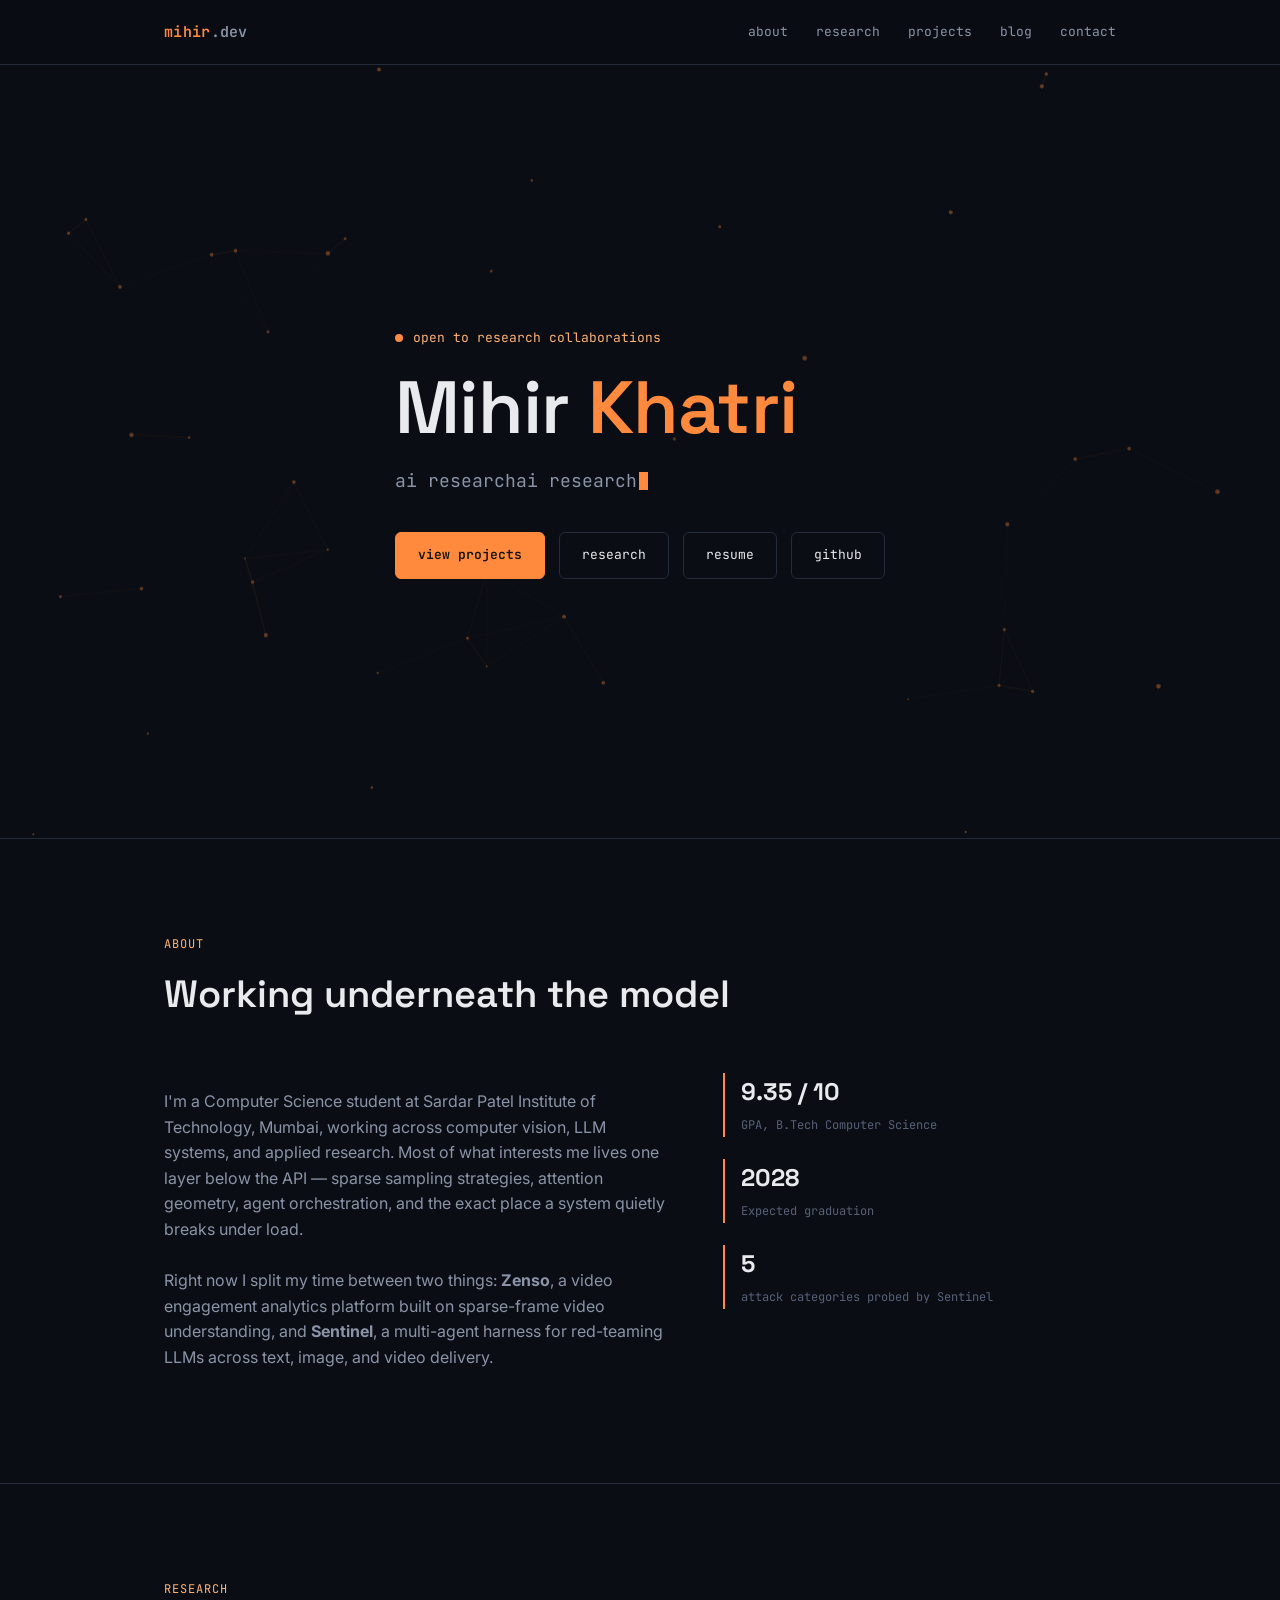
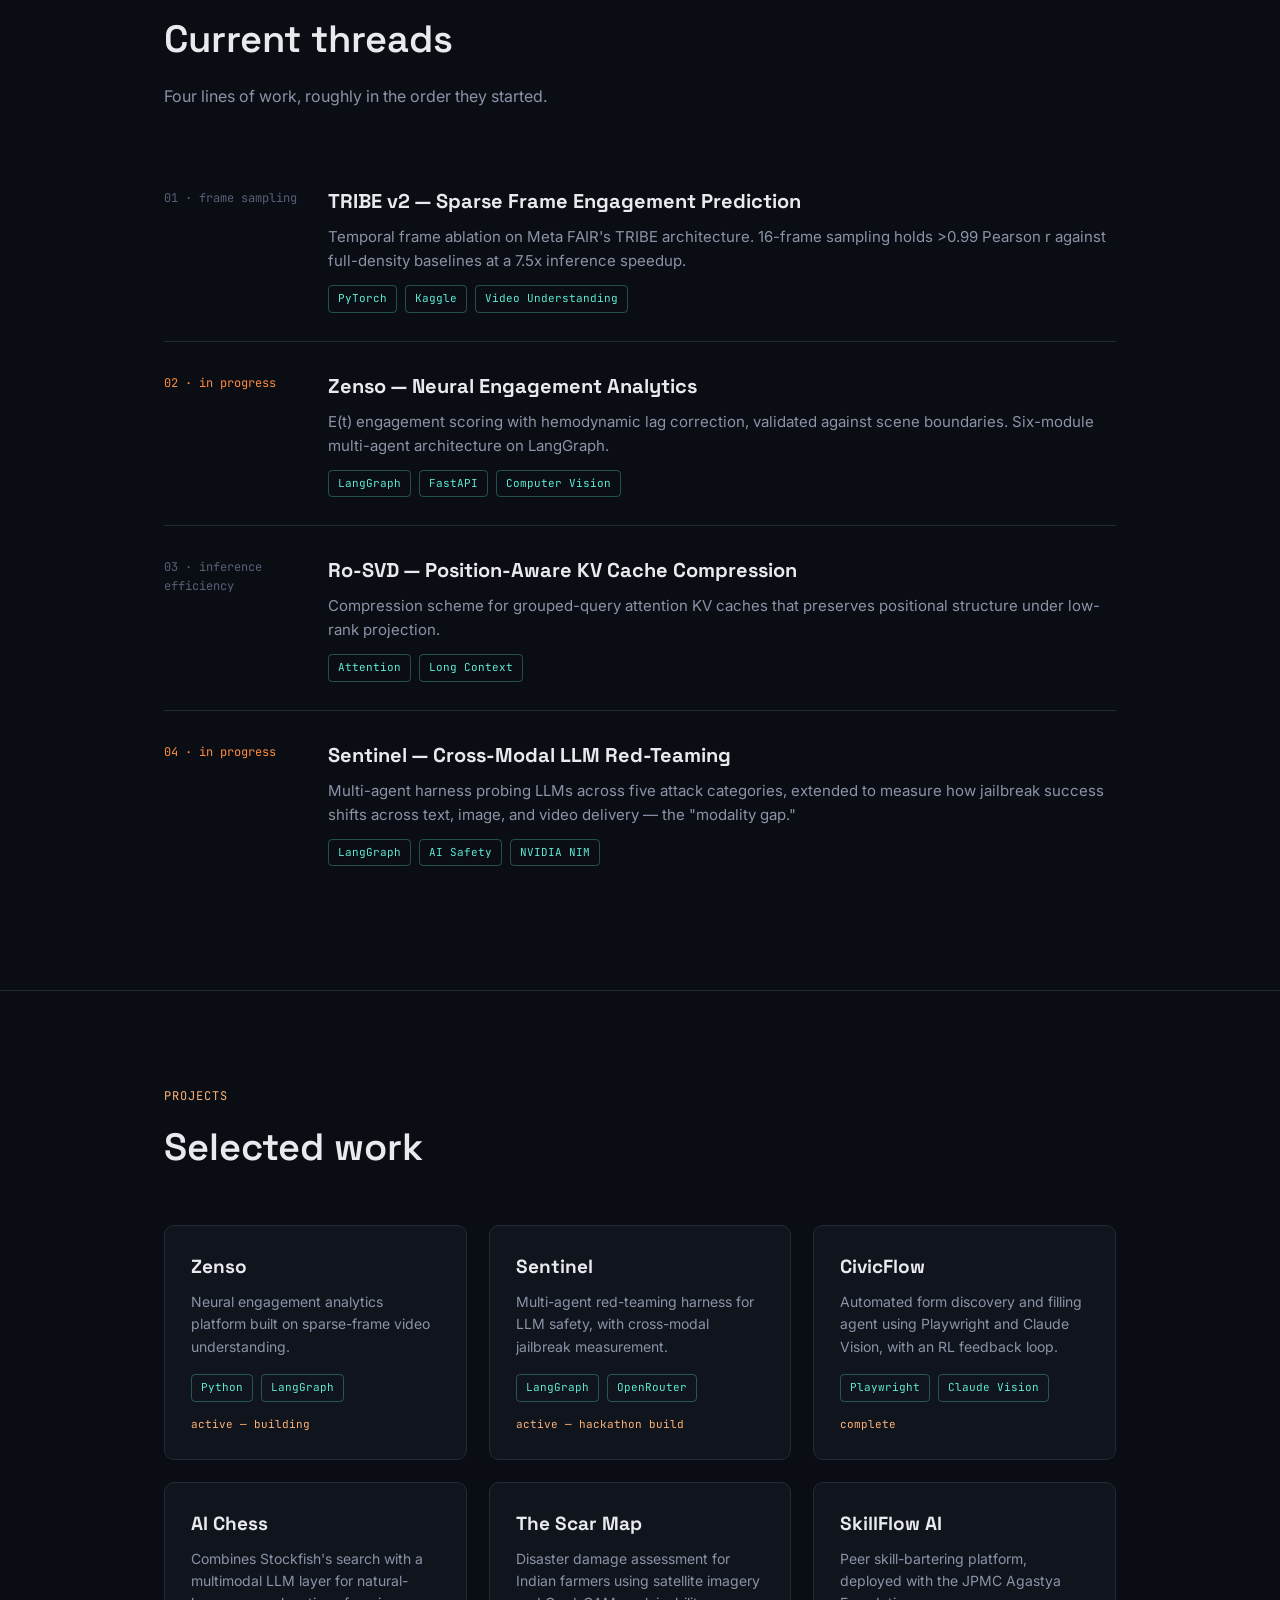
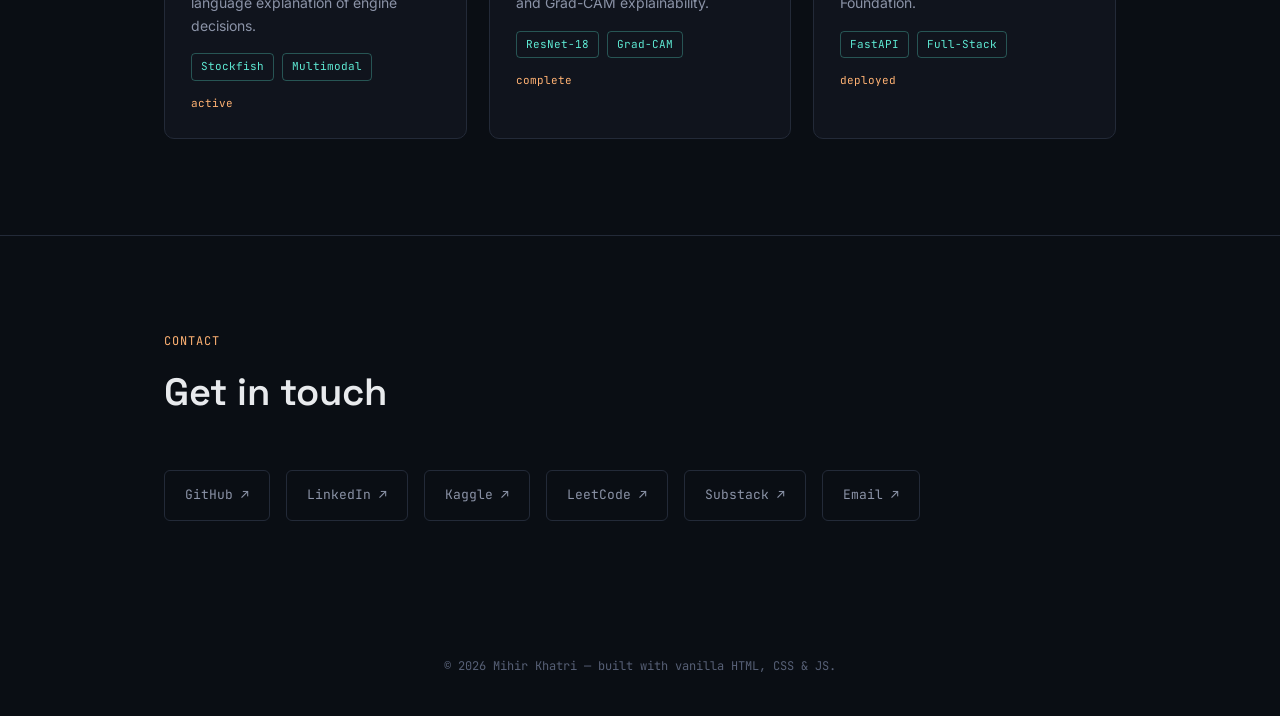
==== index.html @ 3ab2f46b "Add files via upload" ====
<!DOCTYPE html>
<html lang="en">
<head>
<meta charset="UTF-8" />
<meta name="viewport" content="width=device-width, initial-scale=1.0" />
<title>Mihir Khatri — AI Research &amp; Systems Engineering</title>
<meta name="description" content="Mihir Khatri — Computer Science student and researcher working across computer vision, LLM systems, and applied ML. Building Zenso and Sentinel." />

<link rel="icon" type="image/svg+xml" href="../assets/favicon.svg" />
<meta property="og:title" content="Mihir Khatri — AI Research & Systems Engineering" />
<meta property="og:description" content="Computer vision, LLM systems, and applied ML research. Building Zenso and Sentinel." />
<meta property="og:image" content="../assets/banner.svg" />
<meta property="og:type" content="website" />
<meta name="twitter:card" content="summary_large_image" />

<link rel="preconnect" href="https://fonts.googleapis.com">
<link rel="preconnect" href="https://fonts.gstatic.com" crossorigin>
<link href="https://fonts.googleapis.com/css2?family=Space+Grotesk:wght@500;600;700&family=Inter:wght@400;500&family=JetBrains+Mono:wght@400;500;600&display=swap" rel="stylesheet">
<link rel="stylesheet" href="style.css" />
</head>
<body>

<nav class="nav">
  <div class="wrap">
    <a href="#top" class="nav-mark">mihir<span style="color:var(--text-dim)">.dev</span></a>
    <div class="nav-links">
      <a href="#about">about</a>
      <a href="#research">research</a>
      <a href="#projects">projects</a>
      <a href="https://arty1710.substack.com" target="_blank" rel="noopener">blog</a>
      <a href="#contact">contact</a>
    </div>
  </div>
</nav>

<header id="top" class="hero">
  <canvas id="network-bg" aria-hidden="true"></canvas>
  <div class="wrap hero-content">
    <div class="eyebrow">open to research collaborations</div>
    <h1 class="hero-title">Mihir <span>Khatri</span></h1>
    <p class="hero-role" id="role-text">ai research<span class="cursor" aria-hidden="true"></span></p>
    <div class="hero-cta">
      <a class="btn btn-solid" href="#projects">view projects</a>
      <a class="btn" href="#research">research</a>
      <a class="btn" href="resume.pdf">resume</a>
      <a class="btn" href="https://github.com/Artyfowl1710" target="_blank" rel="noopener">github</a>
    </div>
  </div>
</header>

<section id="about">
  <div class="wrap">
    <div class="section-head">
      <div class="section-tag">About</div>
      <h2 class="section-title">Working underneath the model</h2>
    </div>
    <div class="about-grid">
      <p>
        I'm a Computer Science student at Sardar Patel Institute of Technology, Mumbai, working across
        computer vision, LLM systems, and applied research. Most of what interests me lives one layer
        below the API — sparse sampling strategies, attention geometry, agent orchestration, and the
        exact place a system quietly breaks under load.
        <br/><br/>
        Right now I split my time between two things: <strong>Zenso</strong>, a video engagement
        analytics platform built on sparse-frame video understanding, and <strong>Sentinel</strong>,
        a multi-agent harness for red-teaming LLMs across text, image, and video delivery.
      </p>
      <div class="stat-list">
        <div class="stat"><b>9.35 / 10</b><span>GPA, B.Tech Computer Science</span></div>
        <div class="stat"><b>2028</b><span>Expected graduation</span></div>
        <div class="stat"><b>5</b><span>attack categories probed by Sentinel</span></div>
      </div>
    </div>
  </div>
</section>

<section id="research">
  <div class="wrap">
    <div class="section-head">
      <div class="section-tag">Research</div>
      <h2 class="section-title">Current threads</h2>
      <p class="section-sub">Four lines of work, roughly in the order they started.</p>
    </div>
    <div class="timeline">
      <div class="tl-item">
        <div class="tl-marker">01 · frame sampling</div>
        <div class="tl-body">
          <h3>TRIBE v2 — Sparse Frame Engagement Prediction</h3>
          <p>Temporal frame ablation on Meta FAIR's TRIBE architecture. 16-frame sampling holds &gt;0.99 Pearson r against full-density baselines at a 7.5x inference speedup.</p>
          <div class="tags"><span class="tag">PyTorch</span><span class="tag">Kaggle</span><span class="tag">Video Understanding</span></div>
        </div>
      </div>
      <div class="tl-item">
        <div class="tl-marker active">02 · in progress</div>
        <div class="tl-body">
          <h3>Zenso — Neural Engagement Analytics</h3>
          <p>E(t) engagement scoring with hemodynamic lag correction, validated against scene boundaries. Six-module multi-agent architecture on LangGraph.</p>
          <div class="tags"><span class="tag">LangGraph</span><span class="tag">FastAPI</span><span class="tag">Computer Vision</span></div>
        </div>
      </div>
      <div class="tl-item">
        <div class="tl-marker">03 · inference efficiency</div>
        <div class="tl-body">
          <h3>Ro-SVD — Position-Aware KV Cache Compression</h3>
          <p>Compression scheme for grouped-query attention KV caches that preserves positional structure under low-rank projection.</p>
          <div class="tags"><span class="tag">Attention</span><span class="tag">Long Context</span></div>
        </div>
      </div>
      <div class="tl-item">
        <div class="tl-marker active">04 · in progress</div>
        <div class="tl-body">
          <h3>Sentinel — Cross-Modal LLM Red-Teaming</h3>
          <p>Multi-agent harness probing LLMs across five attack categories, extended to measure how jailbreak success shifts across text, image, and video delivery — the "modality gap."</p>
          <div class="tags"><span class="tag">LangGraph</span><span class="tag">AI Safety</span><span class="tag">NVIDIA NIM</span></div>
        </div>
      </div>
    </div>
  </div>
</section>

<section id="projects">
  <div class="wrap">
    <div class="section-head">
      <div class="section-tag">Projects</div>
      <h2 class="section-title">Selected work</h2>
    </div>
    <div class="grid-projects">
      <div class="card">
        <h3>Zenso</h3>
        <p>Neural engagement analytics platform built on sparse-frame video understanding.</p>
        <div class="tags"><span class="tag">Python</span><span class="tag">LangGraph</span></div>
        <div class="status">active — building</div>
      </div>
      <div class="card">
        <h3>Sentinel</h3>
        <p>Multi-agent red-teaming harness for LLM safety, with cross-modal jailbreak measurement.</p>
        <div class="tags"><span class="tag">LangGraph</span><span class="tag">OpenRouter</span></div>
        <div class="status">active — hackathon build</div>
      </div>
      <div class="card">
        <h3>CivicFlow</h3>
        <p>Automated form discovery and filling agent using Playwright and Claude Vision, with an RL feedback loop.</p>
        <div class="tags"><span class="tag">Playwright</span><span class="tag">Claude Vision</span></div>
        <div class="status">complete</div>
      </div>
      <div class="card">
        <h3>AI Chess</h3>
        <p>Combines Stockfish's search with a multimodal LLM layer for natural-language explanation of engine decisions.</p>
        <div class="tags"><span class="tag">Stockfish</span><span class="tag">Multimodal</span></div>
        <div class="status">active</div>
      </div>
      <div class="card">
        <h3>The Scar Map</h3>
        <p>Disaster damage assessment for Indian farmers using satellite imagery and Grad-CAM explainability.</p>
        <div class="tags"><span class="tag">ResNet-18</span><span class="tag">Grad-CAM</span></div>
        <div class="status">complete</div>
      </div>
      <div class="card">
        <h3>SkillFlow AI</h3>
        <p>Peer skill-bartering platform, deployed with the JPMC Agastya Foundation.</p>
        <div class="tags"><span class="tag">FastAPI</span><span class="tag">Full-Stack</span></div>
        <div class="status">deployed</div>
      </div>
    </div>
  </div>
</section>

<section id="contact">
  <div class="wrap">
    <div class="section-head">
      <div class="section-tag">Contact</div>
      <h2 class="section-title">Get in touch</h2>
    </div>
    <div class="contact-grid">
      <a class="contact-link" href="https://github.com/Artyfowl1710" target="_blank" rel="noopener">GitHub ↗</a>
      <a class="contact-link" href="https://www.linkedin.com/in/mihir-khatri-bbb57a37a/" target="_blank" rel="noopener">LinkedIn ↗</a>
      <a class="contact-link" href="https://www.kaggle.com/mihirkhatri1710" target="_blank" rel="noopener">Kaggle ↗</a>
      <a class="contact-link" href="https://leetcode.com/u/fowl1710/" target="_blank" rel="noopener">LeetCode ↗</a>
      <a class="contact-link" href="https://substack.com/@arty1710" target="_blank" rel="noopener">Substack ↗</a>
      <a class="contact-link" href="mailto:khatrimihir672@gmail.com">Email ↗</a>
    </div>
  </div>
</section>

<footer>
  © <span id="year"></span> Mihir Khatri — built with vanilla HTML, CSS &amp; JS.
</footer>

<script src="script.js"></script>
</body>
</html>
---- style.css ----
/* ============================================================
   Tokens
   ============================================================ */
:root {
  --bg: #0A0E14;
  --surface: #10141D;
  --surface-2: #161B26;
  --border: #232A38;
  --text: #E8EAED;
  --text-dim: #8B93A7;
  --text-faint: #576076;
  --amber: #FF8A3D;
  --amber-soft: #FFB273;
  --teal: #5EEAD4;

  --display: 'Space Grotesk', 'Segoe UI', sans-serif;
  --body: 'Inter', 'Segoe UI', sans-serif;
  --mono: 'JetBrains Mono', 'Courier New', monospace;

  --max-w: 1080px;
  --edge: clamp(20px, 5vw, 64px);
}

* { box-sizing: border-box; }
html { scroll-behavior: smooth; }

@media (prefers-reduced-motion: reduce) {
  html { scroll-behavior: auto; }
  *, *::before, *::after { animation-duration: 0.001ms !important; animation-iteration-count: 1 !important; transition-duration: 0.001ms !important; }
}

body {
  margin: 0;
  background: var(--bg);
  color: var(--text);
  font-family: var(--body);
  line-height: 1.6;
  -webkit-font-smoothing: antialiased;
}

a { color: inherit; text-decoration: none; }
:focus-visible {
  outline: 2px solid var(--amber);
  outline-offset: 3px;
  border-radius: 2px;
}

.wrap { max-width: var(--max-w); margin: 0 auto; padding: 0 var(--edge); }

/* ============================================================
   Nav
   ============================================================ */
.nav {
  position: sticky; top: 0; z-index: 40;
  background: rgba(10, 14, 20, 0.72);
  backdrop-filter: blur(10px);
  border-bottom: 1px solid var(--border);
}
.nav .wrap { display: flex; align-items: center; justify-content: space-between; height: 64px; }
.nav-mark { font-family: var(--mono); font-size: 15px; color: var(--amber); font-weight: 600; letter-spacing: 0.02em; }
.nav-links { display: flex; gap: 28px; font-family: var(--mono); font-size: 13px; }
.nav-links a { color: var(--text-dim); transition: color 0.2s ease; }
.nav-links a:hover { color: var(--amber-soft); }
.nav-toggle { display: none; }

@media (max-width: 640px) {
  .nav-links { display: none; }
}

/* ============================================================
   Hero
   ============================================================ */
.hero {
  position: relative;
  min-height: 86vh;
  display: flex;
  align-items: center;
  overflow: hidden;
  border-bottom: 1px solid var(--border);
}
#network-bg {
  position: absolute; inset: 0;
  width: 100%; height: 100%;
  z-index: 0;
  opacity: 0.65;
}
.hero-content { position: relative; z-index: 1; }

.eyebrow {
  font-family: var(--mono);
  font-size: 13px;
  color: var(--amber-soft);
  display: inline-flex;
  align-items: center;
  gap: 10px;
  margin-bottom: 22px;
}
.eyebrow::before {
  content: "";
  width: 8px; height: 8px;
  background: var(--amber);
  border-radius: 50%;
  display: inline-block;
  animation: pulse 2.2s ease-in-out infinite;
}
@keyframes pulse {
  0%, 100% { opacity: 1; box-shadow: 0 0 0 0 rgba(255,138,61,0.4); }
  50% { opacity: 0.5; box-shadow: 0 0 0 6px rgba(255,138,61,0); }
}

h1.hero-title {
  font-family: var(--display);
  font-weight: 600;
  font-size: clamp(40px, 7vw, 74px);
  line-height: 1.04;
  margin: 0 0 20px;
  letter-spacing: -0.01em;
}
h1.hero-title span { color: var(--amber); }

.hero-role {
  font-family: var(--mono);
  font-size: clamp(15px, 2vw, 18px);
  color: var(--text-dim);
  max-width: 560px;
  margin: 0 0 36px;
}
.hero-role .cursor {
  display: inline-block;
  width: 9px; height: 18px;
  background: var(--amber);
  margin-left: 2px;
  vertical-align: -3px;
  animation: blink 1.05s step-end infinite;
}
@keyframes blink { 50% { opacity: 0; } }

.hero-cta { display: flex; gap: 14px; flex-wrap: wrap; }
.btn {
  font-family: var(--mono);
  font-size: 13px;
  padding: 12px 22px;
  border-radius: 6px;
  border: 1px solid var(--border);
  transition: border-color 0.2s ease, transform 0.2s ease, background 0.2s ease;
}
.btn:hover { transform: translateY(-1px); border-color: var(--amber); }
.btn-solid { background: var(--amber); color: #14100A; border-color: var(--amber); font-weight: 600; }
.btn-solid:hover { background: var(--amber-soft); }

/* ============================================================
   Sections
   ============================================================ */
section { padding: 96px 0; border-bottom: 1px solid var(--border); }
section:last-of-type { border-bottom: none; }

.section-head { margin-bottom: 48px; }
.section-tag { font-family: var(--mono); font-size: 12px; color: var(--amber-soft); letter-spacing: 0.08em; text-transform: uppercase; }
.section-title { font-family: var(--display); font-size: clamp(28px, 4vw, 38px); margin: 10px 0 0; font-weight: 600; }
.section-sub { color: var(--text-dim); max-width: 620px; margin-top: 14px; }

/* About */
.about-grid { display: grid; grid-template-columns: 1.3fr 1fr; gap: 48px; }
.about-grid p { color: var(--text-dim); font-size: 16px; }
.stat-list { display: flex; flex-direction: column; gap: 22px; }
.stat { border-left: 2px solid var(--amber); padding-left: 16px; }
.stat b { display: block; font-family: var(--display); font-size: 24px; color: var(--text); }
.stat span { font-family: var(--mono); font-size: 12px; color: var(--text-faint); }

@media (max-width: 780px) {
  .about-grid { grid-template-columns: 1fr; }
}

/* Research timeline */
.timeline { display: flex; flex-direction: column; gap: 0; }
.tl-item {
  display: grid; grid-template-columns: 140px 1fr; gap: 24px;
  padding: 28px 0; border-top: 1px solid var(--border);
}
.tl-item:first-child { border-top: none; }
.tl-marker { font-family: var(--mono); font-size: 12px; color: var(--text-faint); padding-top: 4px; }
.tl-marker.active { color: var(--amber); }
.tl-body h3 { font-family: var(--display); margin: 0 0 8px; font-size: 20px; }
.tl-body p { margin: 0 0 12px; color: var(--text-dim); font-size: 15px; }
.tags { display: flex; flex-wrap: wrap; gap: 8px; }
.tag { font-family: var(--mono); font-size: 11px; color: var(--teal); border: 1px solid rgba(94,234,212,0.3); padding: 4px 9px; border-radius: 4px; }

/* Projects */
.grid-projects { display: grid; grid-template-columns: repeat(3, 1fr); gap: 22px; }
.card {
  background: var(--surface);
  border: 1px solid var(--border);
  border-radius: 10px;
  padding: 26px;
  transition: border-color 0.25s ease, transform 0.25s ease;
}
.card:hover { border-color: var(--amber); transform: translateY(-3px); }
.card h3 { font-family: var(--display); margin: 0 0 8px; font-size: 19px; }
.card p { color: var(--text-dim); font-size: 14px; margin: 0 0 16px; }
.card .status { font-family: var(--mono); font-size: 11px; color: var(--amber-soft); }
.card .tags { margin-bottom: 14px; }

@media (max-width: 900px) { .grid-projects { grid-template-columns: repeat(2, 1fr); } }
@media (max-width: 620px) { .grid-projects { grid-template-columns: 1fr; } }

/* Contact */
.contact-grid { display: flex; flex-wrap: wrap; gap: 16px; }
.contact-link {
  font-family: var(--mono); font-size: 13px;
  border: 1px solid var(--border); border-radius: 6px;
  padding: 14px 20px; display: flex; align-items: center; gap: 10px;
  transition: border-color 0.2s ease, color 0.2s ease;
  color: var(--text-dim);
}
.contact-link:hover { border-color: var(--amber); color: var(--text); }

footer { padding: 40px var(--edge); text-align: center; font-family: var(--mono); font-size: 12px; color: var(--text-faint); }
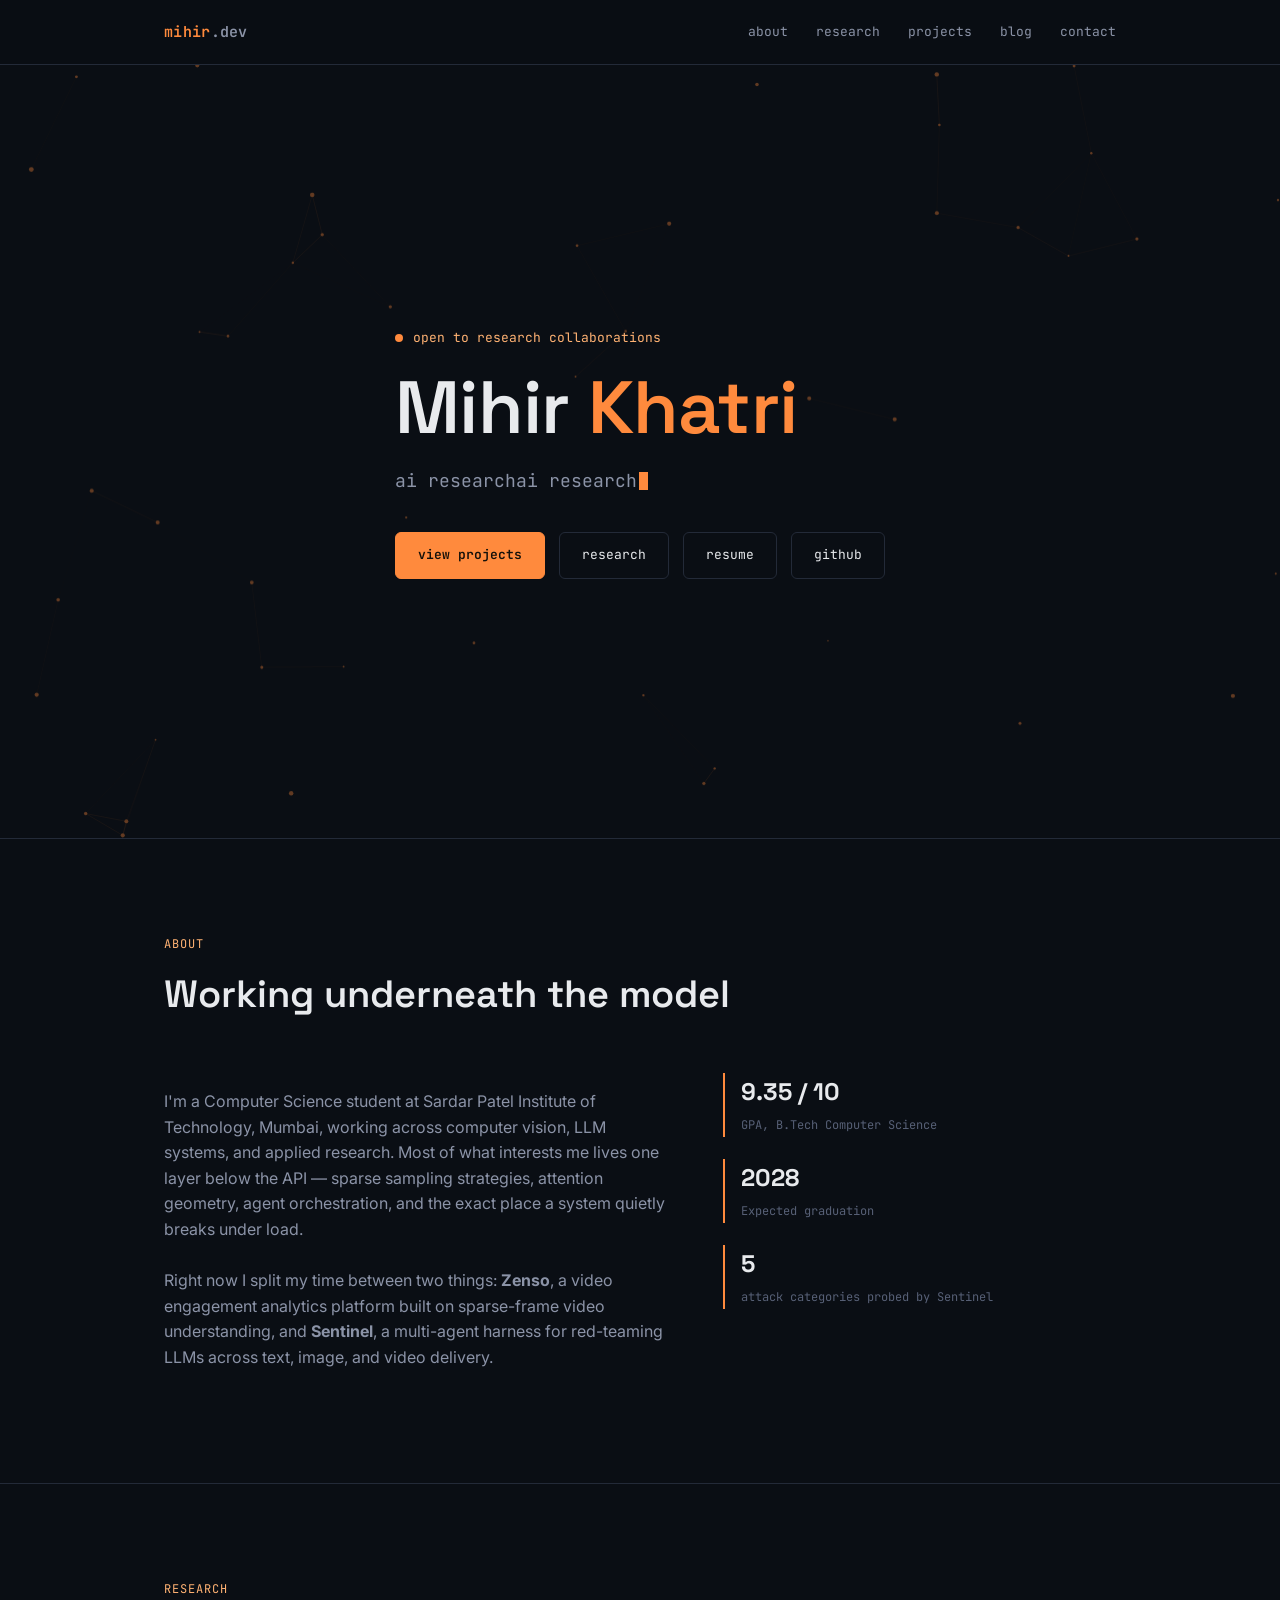
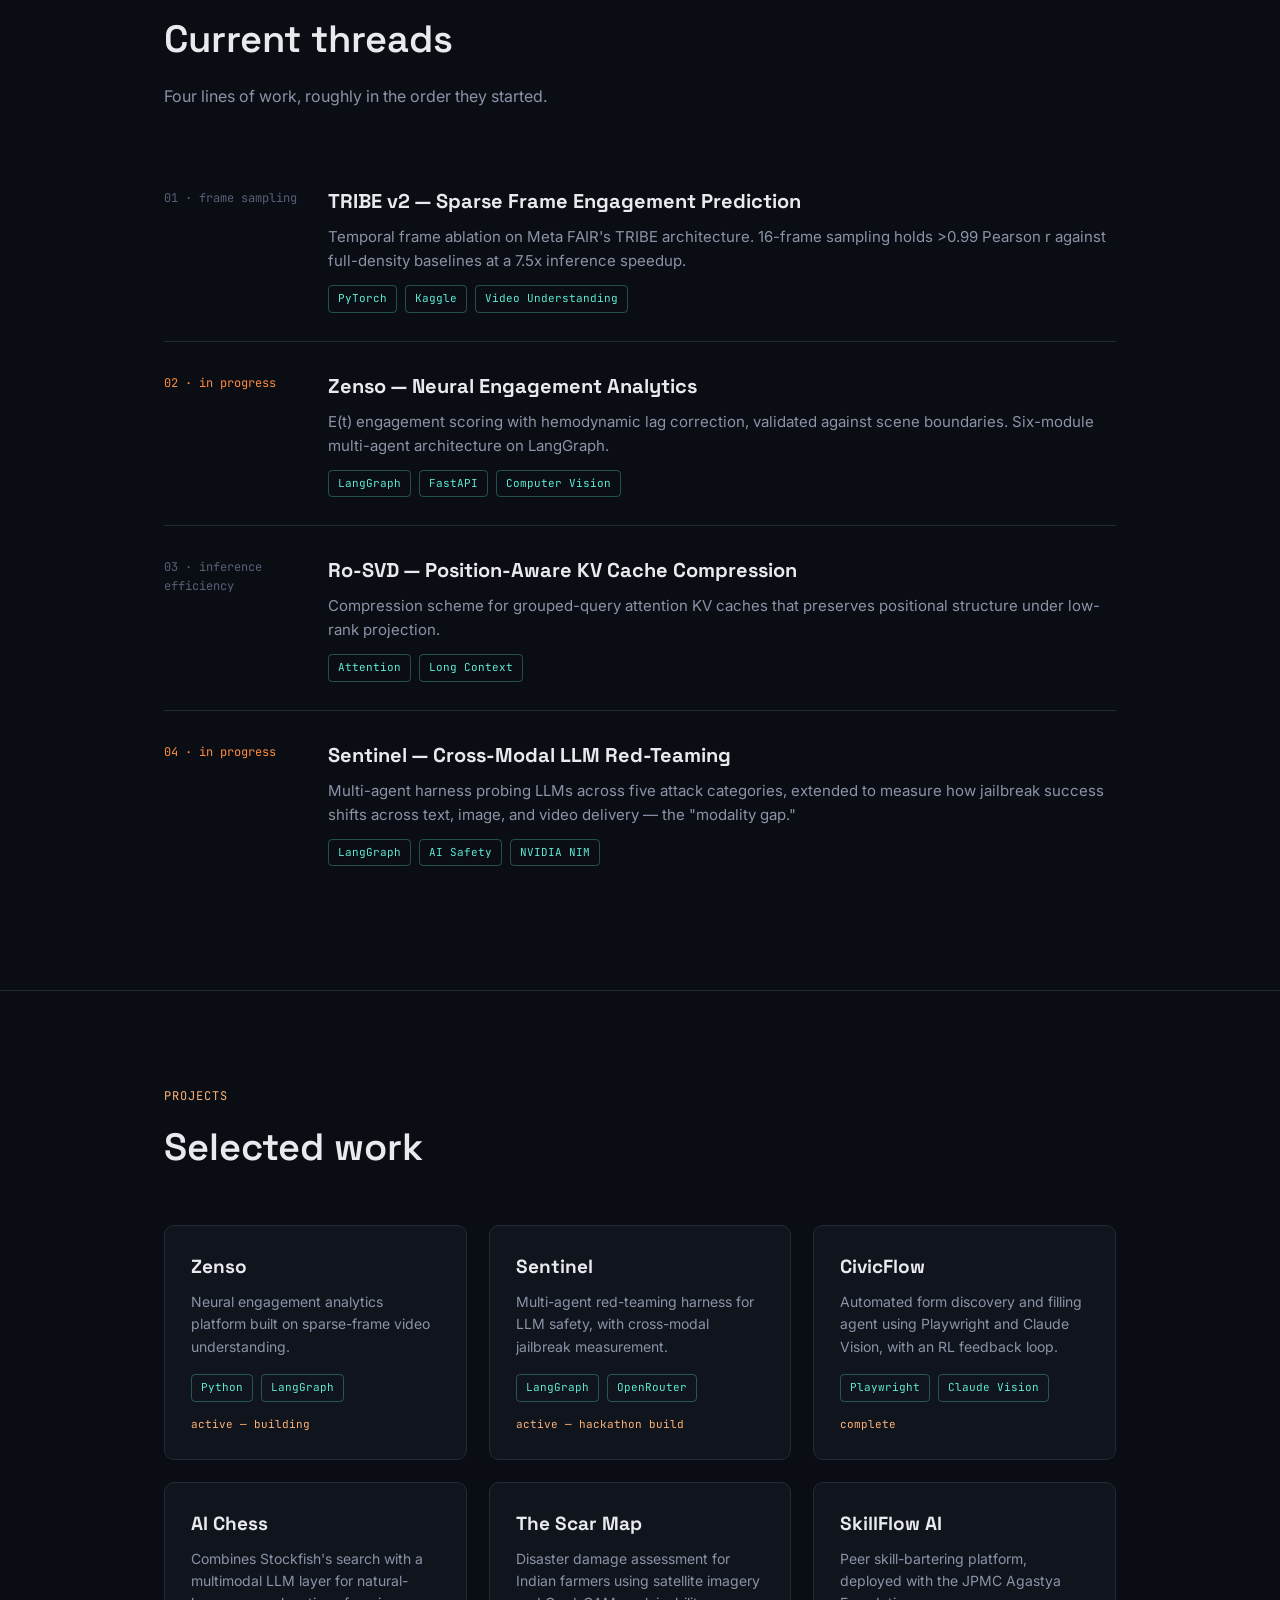
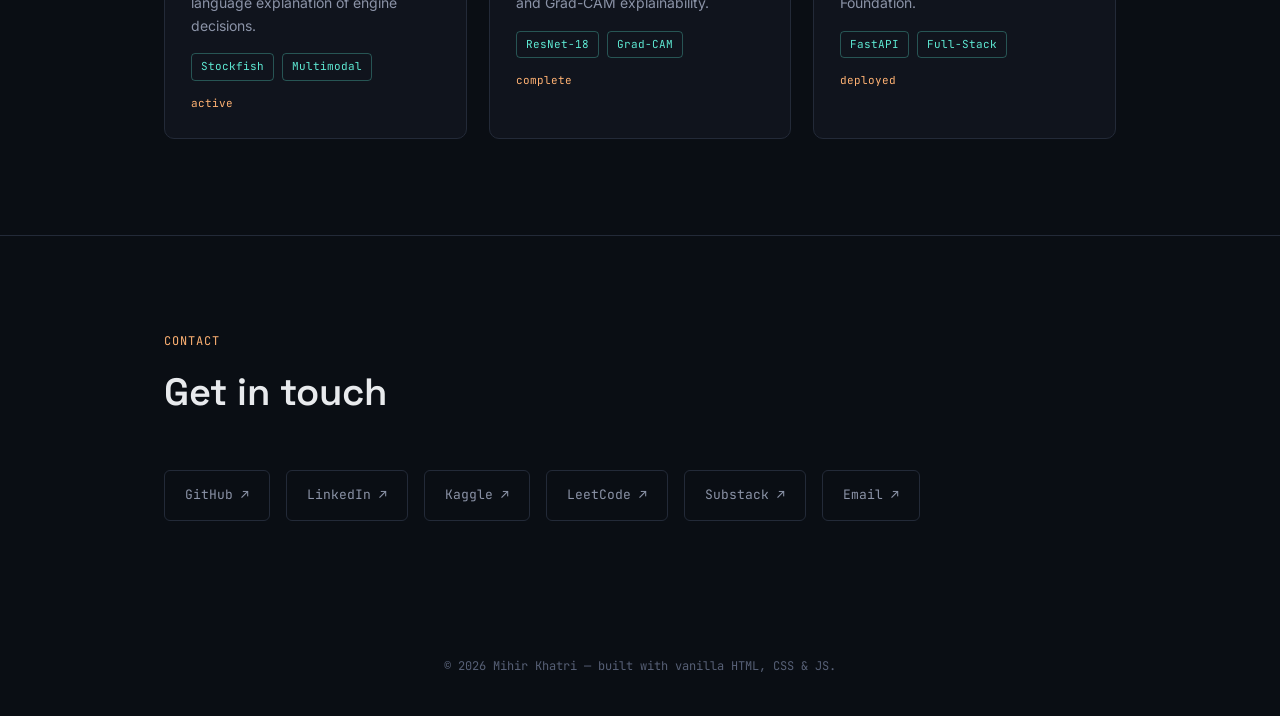
==== commit 05054b3e: "Add files via upload" ====
--- a/index.html
+++ b/index.html
@@ -6,10 +6,10 @@
 <title>Mihir Khatri — AI Research &amp; Systems Engineering</title>
 <meta name="description" content="Mihir Khatri — Computer Science student and researcher working across computer vision, LLM systems, and applied ML. Building Zenso and Sentinel." />
 
-<link rel="icon" type="image/svg+xml" href="../assets/favicon.svg" />
+<link rel="icon" type="image/svg+xml" href="assets/favicon.svg" />
 <meta property="og:title" content="Mihir Khatri — AI Research & Systems Engineering" />
 <meta property="og:description" content="Computer vision, LLM systems, and applied ML research. Building Zenso and Sentinel." />
-<meta property="og:image" content="../assets/banner.svg" />
+<meta property="og:image" content="assets/banner.svg" />
 <meta property="og:type" content="website" />
 <meta name="twitter:card" content="summary_large_image" />
 
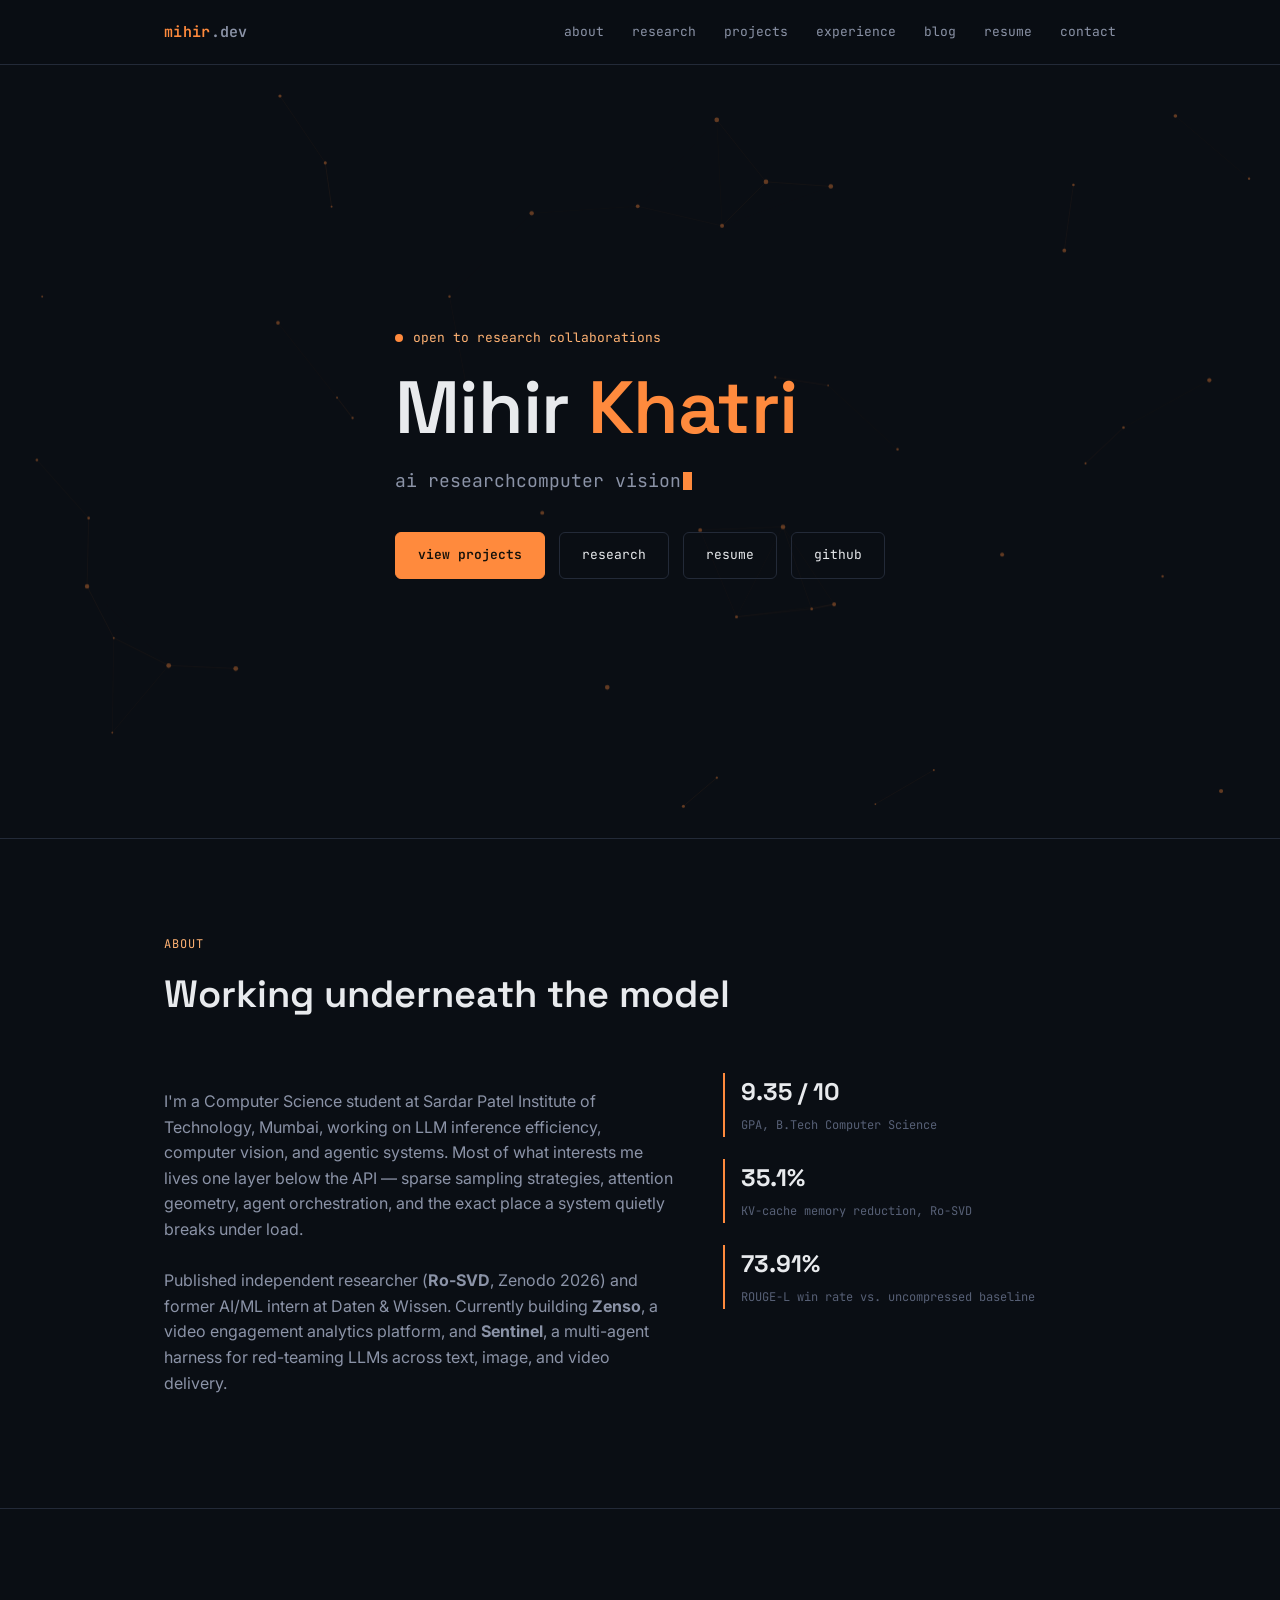
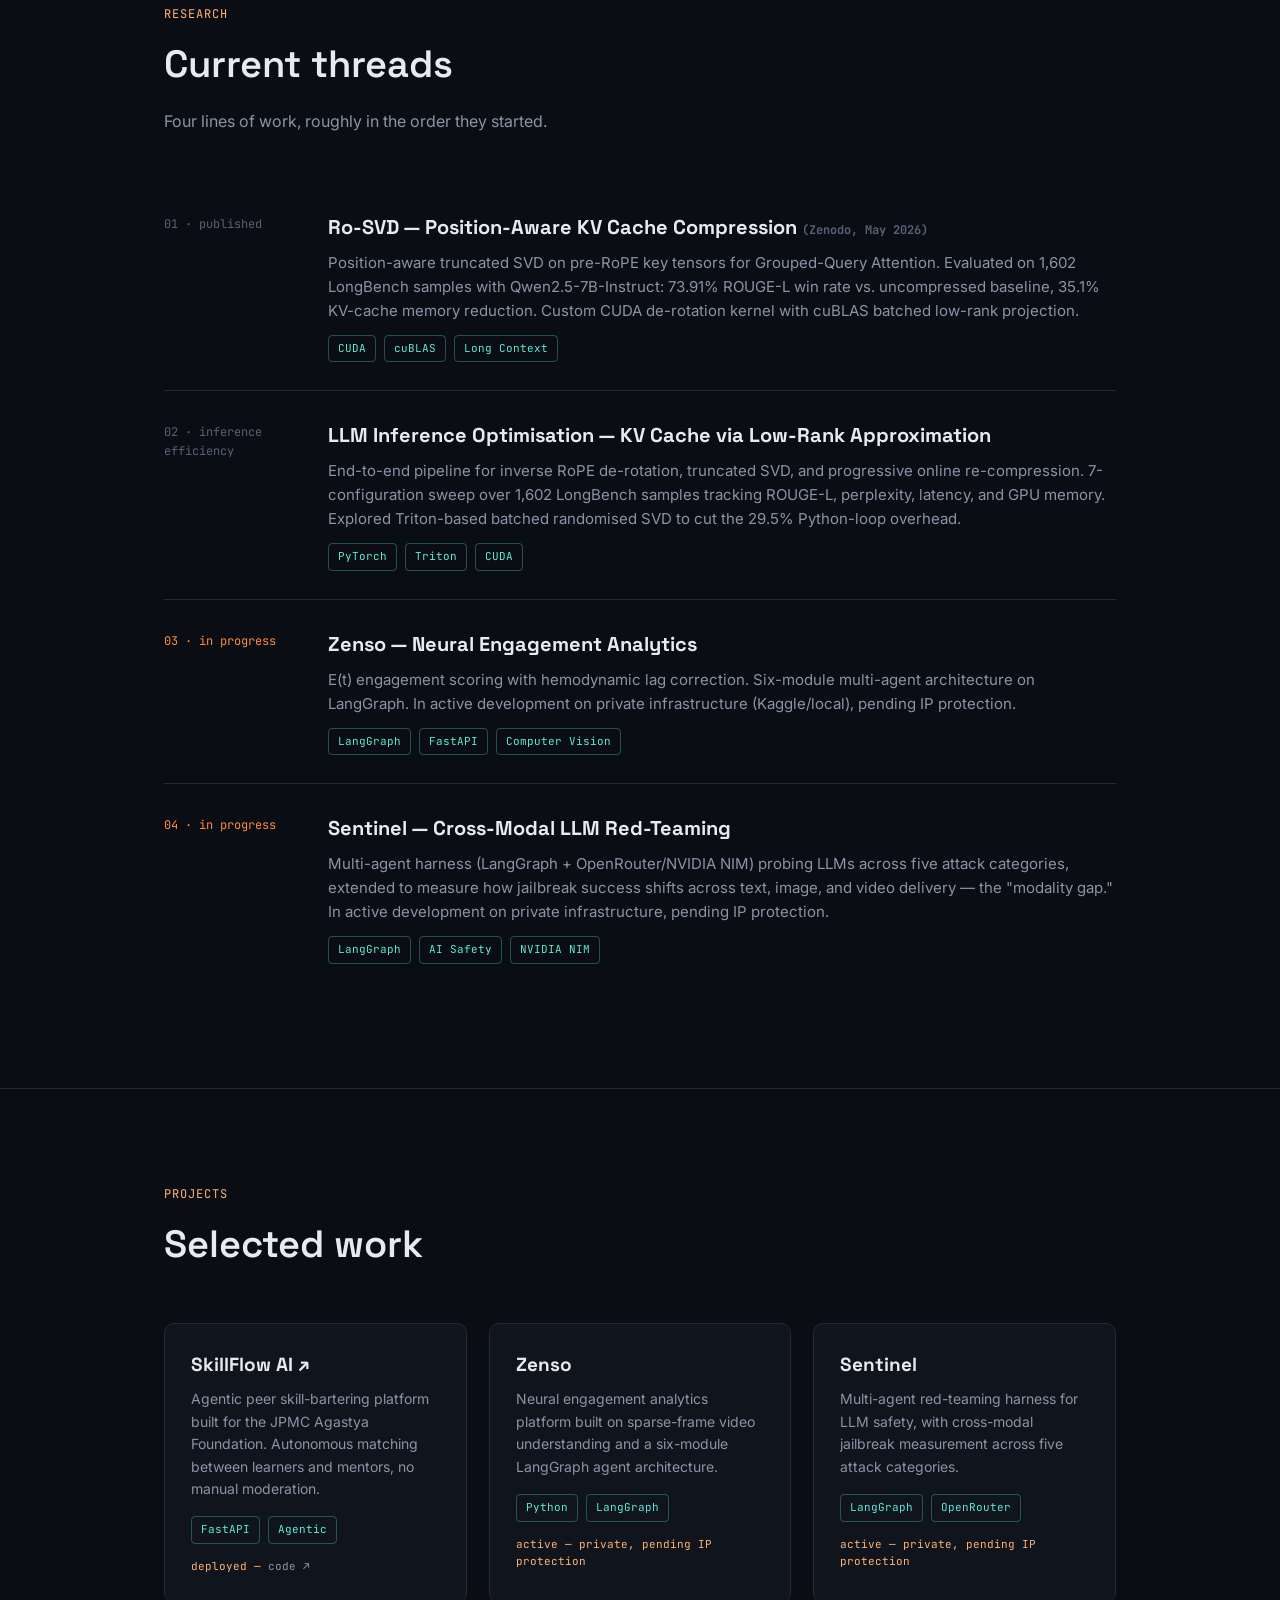
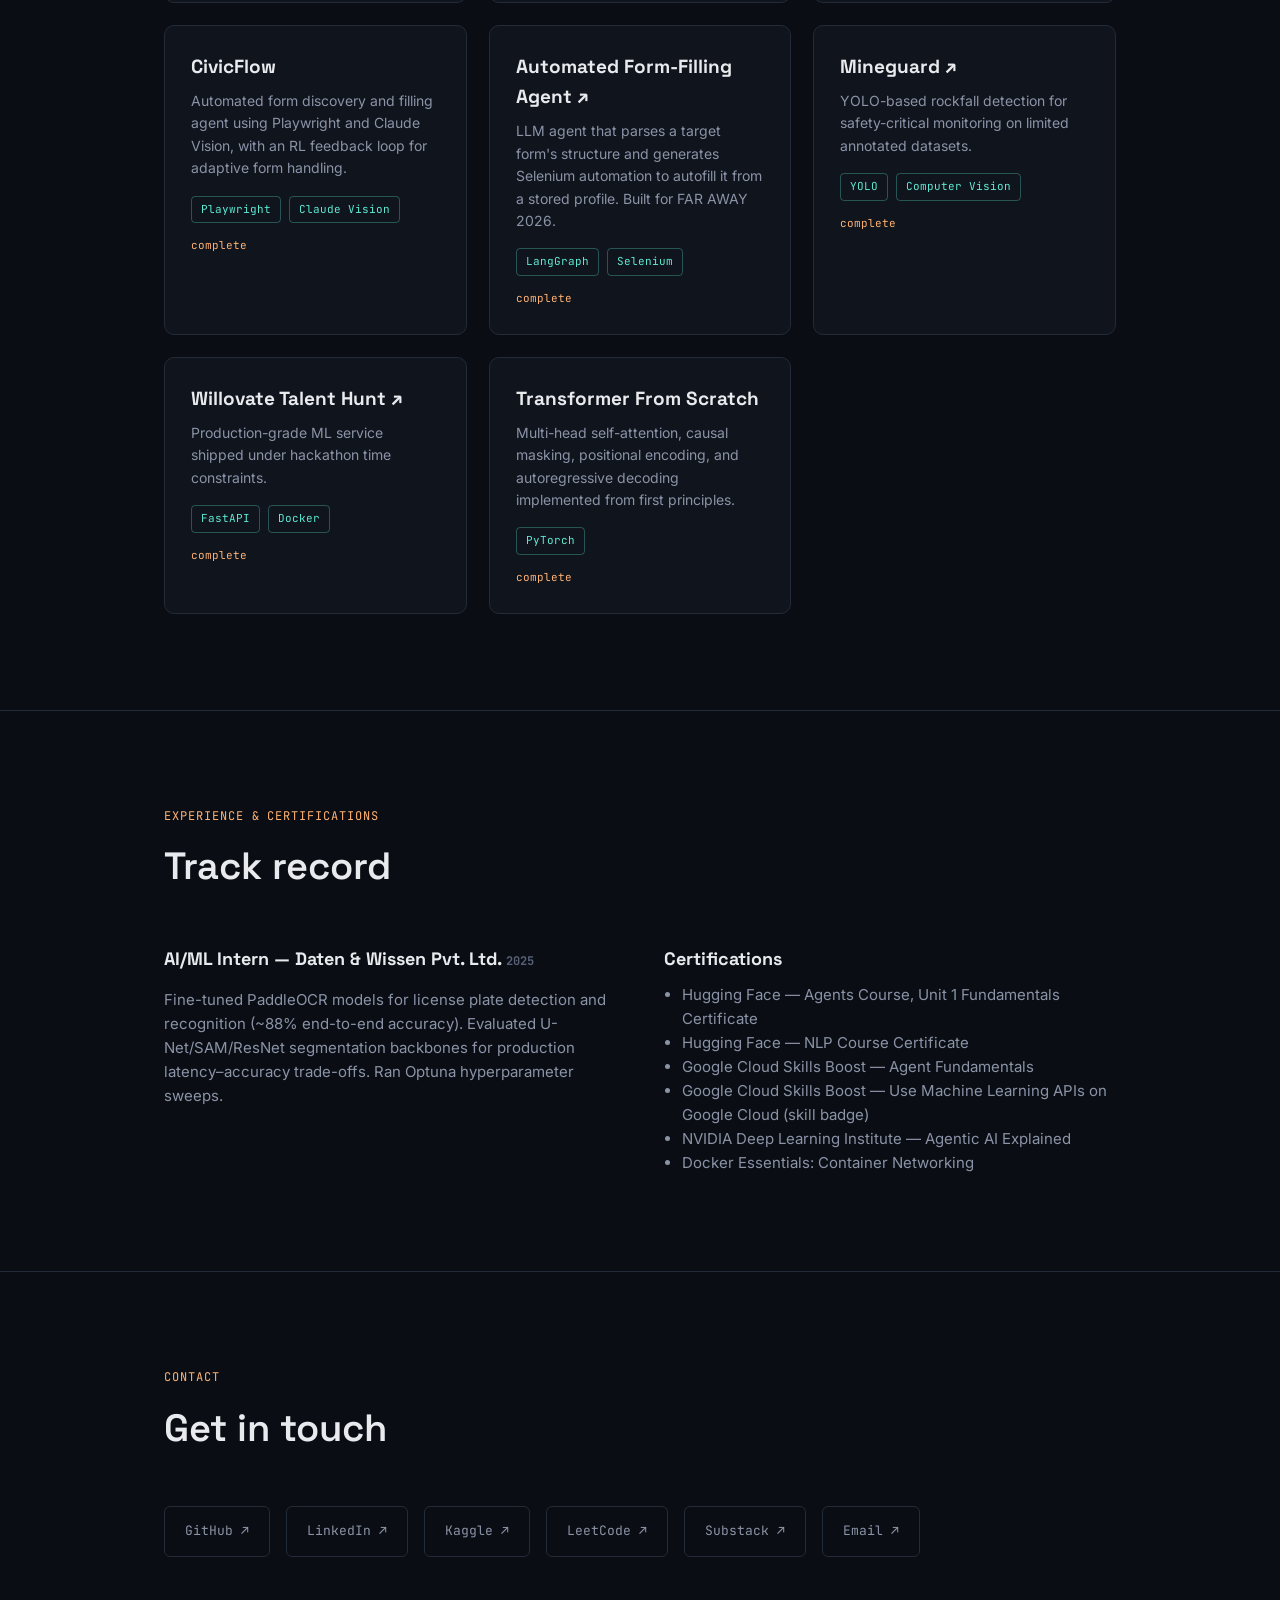
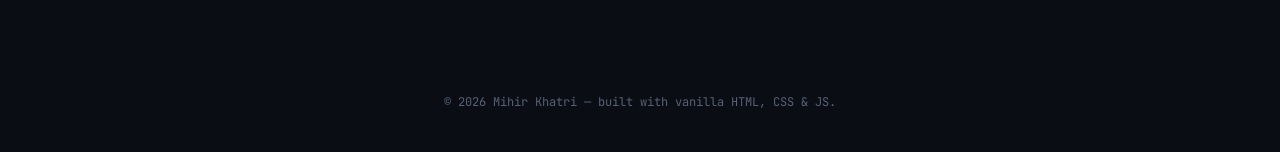
==== commit cede8607: "Add files via upload" ====
--- a/index.html
+++ b/index.html
@@ -4,7 +4,7 @@
 <meta charset="UTF-8" />
 <meta name="viewport" content="width=device-width, initial-scale=1.0" />
 <title>Mihir Khatri — AI Research &amp; Systems Engineering</title>
-<meta name="description" content="Mihir Khatri — Computer Science student and researcher working across computer vision, LLM systems, and applied ML. Building Zenso and Sentinel." />
+<meta name="description" content="Mihir Khatri — Computer Science researcher. Published (Ro-SVD, Zenodo 2026). Working on LLM inference efficiency, computer vision, and agentic systems. Building Zenso and Sentinel." />
 
 <link rel="icon" type="image/svg+xml" href="assets/favicon.svg" />
 <meta property="og:title" content="Mihir Khatri — AI Research & Systems Engineering" />
@@ -27,7 +27,9 @@
       <a href="#about">about</a>
       <a href="#research">research</a>
       <a href="#projects">projects</a>
+      <a href="#experience">experience</a>
       <a href="https://arty1710.substack.com" target="_blank" rel="noopener">blog</a>
+      <a href="resume.pdf" target="_blank" rel="noopener">resume</a>
       <a href="#contact">contact</a>
     </div>
   </div>
@@ -42,7 +44,7 @@
     <div class="hero-cta">
       <a class="btn btn-solid" href="#projects">view projects</a>
       <a class="btn" href="#research">research</a>
-      <a class="btn" href="resume.pdf">resume</a>
+      <a class="btn" href="resume.pdf" target="_blank" rel="noopener">resume</a>
       <a class="btn" href="https://github.com/Artyfowl1710" target="_blank" rel="noopener">github</a>
     </div>
   </div>
@@ -56,19 +58,20 @@
     </div>
     <div class="about-grid">
       <p>
-        I'm a Computer Science student at Sardar Patel Institute of Technology, Mumbai, working across
-        computer vision, LLM systems, and applied research. Most of what interests me lives one layer
-        below the API — sparse sampling strategies, attention geometry, agent orchestration, and the
-        exact place a system quietly breaks under load.
+        I'm a Computer Science student at Sardar Patel Institute of Technology, Mumbai, working on
+        LLM inference efficiency, computer vision, and agentic systems. Most of what interests me lives
+        one layer below the API — sparse sampling strategies, attention geometry, agent orchestration,
+        and the exact place a system quietly breaks under load.
         <br/><br/>
-        Right now I split my time between two things: <strong>Zenso</strong>, a video engagement
-        analytics platform built on sparse-frame video understanding, and <strong>Sentinel</strong>,
-        a multi-agent harness for red-teaming LLMs across text, image, and video delivery.
+        Published independent researcher (<strong>Ro-SVD</strong>, Zenodo 2026) and former AI/ML intern
+        at Daten &amp; Wissen. Currently building <strong>Zenso</strong>, a video engagement analytics
+        platform, and <strong>Sentinel</strong>, a multi-agent harness for red-teaming LLMs across text,
+        image, and video delivery.
       </p>
       <div class="stat-list">
         <div class="stat"><b>9.35 / 10</b><span>GPA, B.Tech Computer Science</span></div>
-        <div class="stat"><b>2028</b><span>Expected graduation</span></div>
-        <div class="stat"><b>5</b><span>attack categories probed by Sentinel</span></div>
+        <div class="stat"><b>35.1%</b><span>KV-cache memory reduction, Ro-SVD</span></div>
+        <div class="stat"><b>73.91%</b><span>ROUGE-L win rate vs. uncompressed baseline</span></div>
       </div>
     </div>
   </div>
@@ -83,34 +86,34 @@
     </div>
     <div class="timeline">
       <div class="tl-item">
-        <div class="tl-marker">01 · frame sampling</div>
-        <div class="tl-body">
-          <h3>TRIBE v2 — Sparse Frame Engagement Prediction</h3>
-          <p>Temporal frame ablation on Meta FAIR's TRIBE architecture. 16-frame sampling holds &gt;0.99 Pearson r against full-density baselines at a 7.5x inference speedup.</p>
-          <div class="tags"><span class="tag">PyTorch</span><span class="tag">Kaggle</span><span class="tag">Video Understanding</span></div>
-        </div>
-      </div>
-      <div class="tl-item">
-        <div class="tl-marker active">02 · in progress</div>
+        <div class="tl-marker">01 · published</div>
+        <div class="tl-body">
+          <h3>Ro-SVD — Position-Aware KV Cache Compression <span style="color:var(--text-faint);font-family:var(--mono);font-size:12px;">(Zenodo, May 2026)</span></h3>
+          <p>Position-aware truncated SVD on pre-RoPE key tensors for Grouped-Query Attention. Evaluated on 1,602 LongBench samples with Qwen2.5-7B-Instruct: 73.91% ROUGE-L win rate vs. uncompressed baseline, 35.1% KV-cache memory reduction. Custom CUDA de-rotation kernel with cuBLAS batched low-rank projection.</p>
+          <div class="tags"><span class="tag">CUDA</span><span class="tag">cuBLAS</span><span class="tag">Long Context</span></div>
+        </div>
+      </div>
+      <div class="tl-item">
+        <div class="tl-marker">02 · inference efficiency</div>
+        <div class="tl-body">
+          <h3>LLM Inference Optimisation — KV Cache via Low-Rank Approximation</h3>
+          <p>End-to-end pipeline for inverse RoPE de-rotation, truncated SVD, and progressive online re-compression. 7-configuration sweep over 1,602 LongBench samples tracking ROUGE-L, perplexity, latency, and GPU memory. Explored Triton-based batched randomised SVD to cut the 29.5% Python-loop overhead.</p>
+          <div class="tags"><span class="tag">PyTorch</span><span class="tag">Triton</span><span class="tag">CUDA</span></div>
+        </div>
+      </div>
+      <div class="tl-item">
+        <div class="tl-marker active">03 · in progress</div>
         <div class="tl-body">
           <h3>Zenso — Neural Engagement Analytics</h3>
-          <p>E(t) engagement scoring with hemodynamic lag correction, validated against scene boundaries. Six-module multi-agent architecture on LangGraph.</p>
+          <p>E(t) engagement scoring with hemodynamic lag correction. Six-module multi-agent architecture on LangGraph. In active development on private infrastructure (Kaggle/local), pending IP protection.</p>
           <div class="tags"><span class="tag">LangGraph</span><span class="tag">FastAPI</span><span class="tag">Computer Vision</span></div>
         </div>
       </div>
       <div class="tl-item">
-        <div class="tl-marker">03 · inference efficiency</div>
-        <div class="tl-body">
-          <h3>Ro-SVD — Position-Aware KV Cache Compression</h3>
-          <p>Compression scheme for grouped-query attention KV caches that preserves positional structure under low-rank projection.</p>
-          <div class="tags"><span class="tag">Attention</span><span class="tag">Long Context</span></div>
-        </div>
-      </div>
-      <div class="tl-item">
         <div class="tl-marker active">04 · in progress</div>
         <div class="tl-body">
           <h3>Sentinel — Cross-Modal LLM Red-Teaming</h3>
-          <p>Multi-agent harness probing LLMs across five attack categories, extended to measure how jailbreak success shifts across text, image, and video delivery — the "modality gap."</p>
+          <p>Multi-agent harness (LangGraph + OpenRouter/NVIDIA NIM) probing LLMs across five attack categories, extended to measure how jailbreak success shifts across text, image, and video delivery — the "modality gap." In active development on private infrastructure, pending IP protection.</p>
           <div class="tags"><span class="tag">LangGraph</span><span class="tag">AI Safety</span><span class="tag">NVIDIA NIM</span></div>
         </div>
       </div>
@@ -126,40 +129,78 @@
     </div>
     <div class="grid-projects">
       <div class="card">
+        <h3><a href="https://skill-flow-ai.netlify.app/" target="_blank" rel="noopener" style="color:inherit;">SkillFlow AI ↗</a></h3>
+        <p>Agentic peer skill-bartering platform built for the JPMC Agastya Foundation. Autonomous matching between learners and mentors, no manual moderation.</p>
+        <div class="tags"><span class="tag">FastAPI</span><span class="tag">Agentic</span></div>
+        <div class="status">deployed — <a href="https://github.com/Artyfowl1710/skill-flow" target="_blank" rel="noopener" style="color:var(--text-dim);">code ↗</a></div>
+      </div>
+      <div class="card">
         <h3>Zenso</h3>
-        <p>Neural engagement analytics platform built on sparse-frame video understanding.</p>
+        <p>Neural engagement analytics platform built on sparse-frame video understanding and a six-module LangGraph agent architecture.</p>
         <div class="tags"><span class="tag">Python</span><span class="tag">LangGraph</span></div>
-        <div class="status">active — building</div>
+        <div class="status">active — private, pending IP protection</div>
       </div>
       <div class="card">
         <h3>Sentinel</h3>
-        <p>Multi-agent red-teaming harness for LLM safety, with cross-modal jailbreak measurement.</p>
+        <p>Multi-agent red-teaming harness for LLM safety, with cross-modal jailbreak measurement across five attack categories.</p>
         <div class="tags"><span class="tag">LangGraph</span><span class="tag">OpenRouter</span></div>
-        <div class="status">active — hackathon build</div>
+        <div class="status">active — private, pending IP protection</div>
       </div>
       <div class="card">
         <h3>CivicFlow</h3>
-        <p>Automated form discovery and filling agent using Playwright and Claude Vision, with an RL feedback loop.</p>
+        <p>Automated form discovery and filling agent using Playwright and Claude Vision, with an RL feedback loop for adaptive form handling.</p>
         <div class="tags"><span class="tag">Playwright</span><span class="tag">Claude Vision</span></div>
         <div class="status">complete</div>
       </div>
       <div class="card">
-        <h3>AI Chess</h3>
-        <p>Combines Stockfish's search with a multimodal LLM layer for natural-language explanation of engine decisions.</p>
-        <div class="tags"><span class="tag">Stockfish</span><span class="tag">Multimodal</span></div>
-        <div class="status">active</div>
-      </div>
-      <div class="card">
-        <h3>The Scar Map</h3>
-        <p>Disaster damage assessment for Indian farmers using satellite imagery and Grad-CAM explainability.</p>
-        <div class="tags"><span class="tag">ResNet-18</span><span class="tag">Grad-CAM</span></div>
-        <div class="status">complete</div>
-      </div>
-      <div class="card">
-        <h3>SkillFlow AI</h3>
-        <p>Peer skill-bartering platform, deployed with the JPMC Agastya Foundation.</p>
-        <div class="tags"><span class="tag">FastAPI</span><span class="tag">Full-Stack</span></div>
-        <div class="status">deployed</div>
+        <h3><a href="https://github.com/kaival775/faraway-hack" target="_blank" rel="noopener" style="color:inherit;">Automated Form-Filling Agent ↗</a></h3>
+        <p>LLM agent that parses a target form's structure and generates Selenium automation to autofill it from a stored profile. Built for FAR AWAY 2026.</p>
+        <div class="tags"><span class="tag">LangGraph</span><span class="tag">Selenium</span></div>
+        <div class="status">complete</div>
+      </div>
+      <div class="card">
+        <h3><a href="https://github.com/Artyfowl1710/mineguard" target="_blank" rel="noopener" style="color:inherit;">Mineguard ↗</a></h3>
+        <p>YOLO-based rockfall detection for safety-critical monitoring on limited annotated datasets.</p>
+        <div class="tags"><span class="tag">YOLO</span><span class="tag">Computer Vision</span></div>
+        <div class="status">complete</div>
+      </div>
+      <div class="card">
+        <h3><a href="https://github.com/Artyfowl1710/willovate-talent-hunt" target="_blank" rel="noopener" style="color:inherit;">Willovate Talent Hunt ↗</a></h3>
+        <p>Production-grade ML service shipped under hackathon time constraints.</p>
+        <div class="tags"><span class="tag">FastAPI</span><span class="tag">Docker</span></div>
+        <div class="status">complete</div>
+      </div>
+      <div class="card">
+        <h3>Transformer From Scratch</h3>
+        <p>Multi-head self-attention, causal masking, positional encoding, and autoregressive decoding implemented from first principles.</p>
+        <div class="tags"><span class="tag">PyTorch</span></div>
+        <div class="status">complete</div>
+      </div>
+    </div>
+  </div>
+</section>
+
+<section id="experience">
+  <div class="wrap">
+    <div class="section-head">
+      <div class="section-tag">Experience &amp; Certifications</div>
+      <h2 class="section-title">Track record</h2>
+    </div>
+    <div class="about-grid" style="grid-template-columns: 1fr 1fr;">
+      <div>
+        <h3 style="font-family:var(--display);font-size:18px;margin:0 0 10px;">AI/ML Intern — Daten &amp; Wissen Pvt. Ltd. <span style="color:var(--text-faint);font-family:var(--mono);font-size:12px;">2025</span></h3>
+        <p style="color:var(--text-dim);font-size:15px;">Fine-tuned PaddleOCR models for license plate detection and recognition (~88% end-to-end accuracy). Evaluated U-Net/SAM/ResNet segmentation backbones for production latency–accuracy trade-offs. Ran Optuna hyperparameter sweeps.</p>
+      </div>
+      <div>
+        <h3 style="font-family:var(--display);font-size:18px;margin:0 0 10px;">Certifications</h3>
+        <ul style="color:var(--text-dim);font-size:15px;padding-left:18px;margin:0;">
+          <li>Hugging Face — Agents Course, Unit 1 Fundamentals Certificate</li>
+          <li>Hugging Face — NLP Course Certificate</li>
+          <li>Google Cloud Skills Boost — Agent Fundamentals</li>
+          <li>Google Cloud Skills Boost — Use Machine Learning APIs on Google Cloud (skill badge)</li>
+          <li>NVIDIA Deep Learning Institute — Agentic AI Explained</li>
+          <li>Docker Essentials: Container Networking</li>
+        </ul>
       </div>
     </div>
   </div>
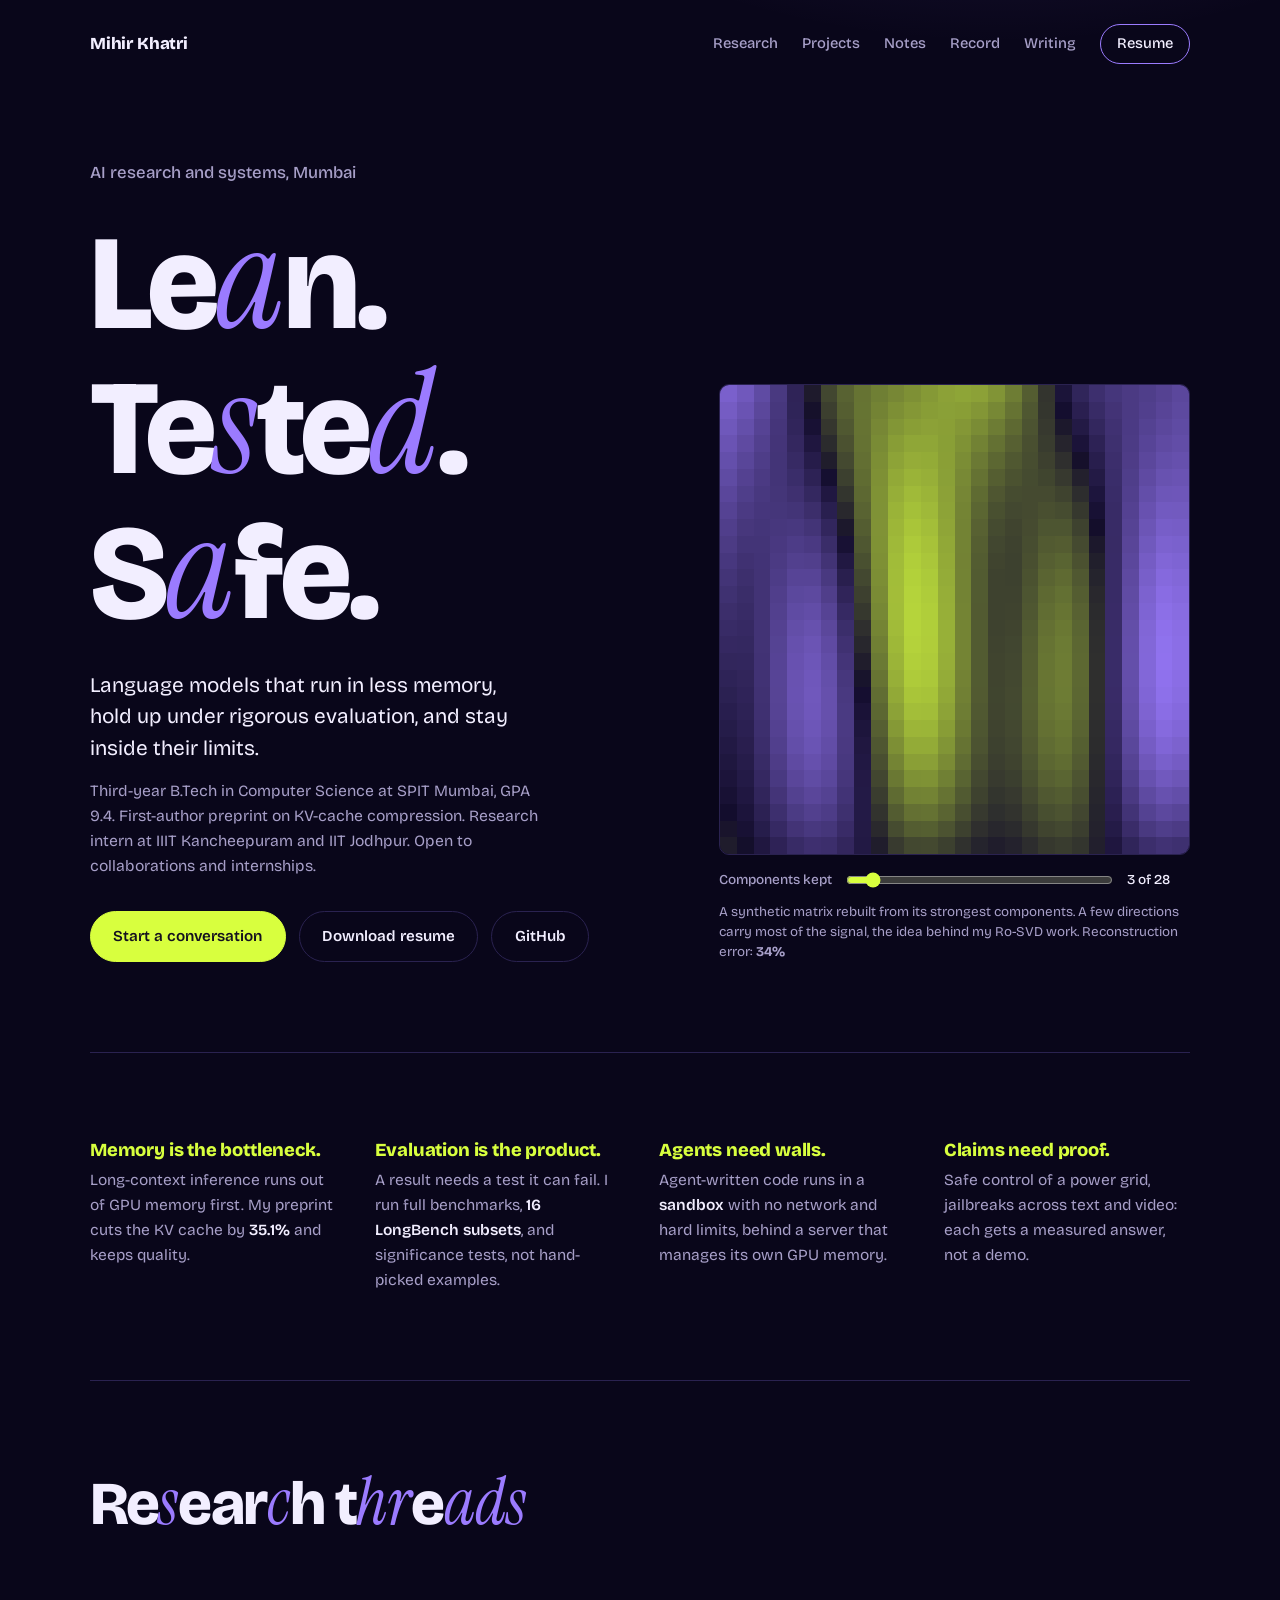
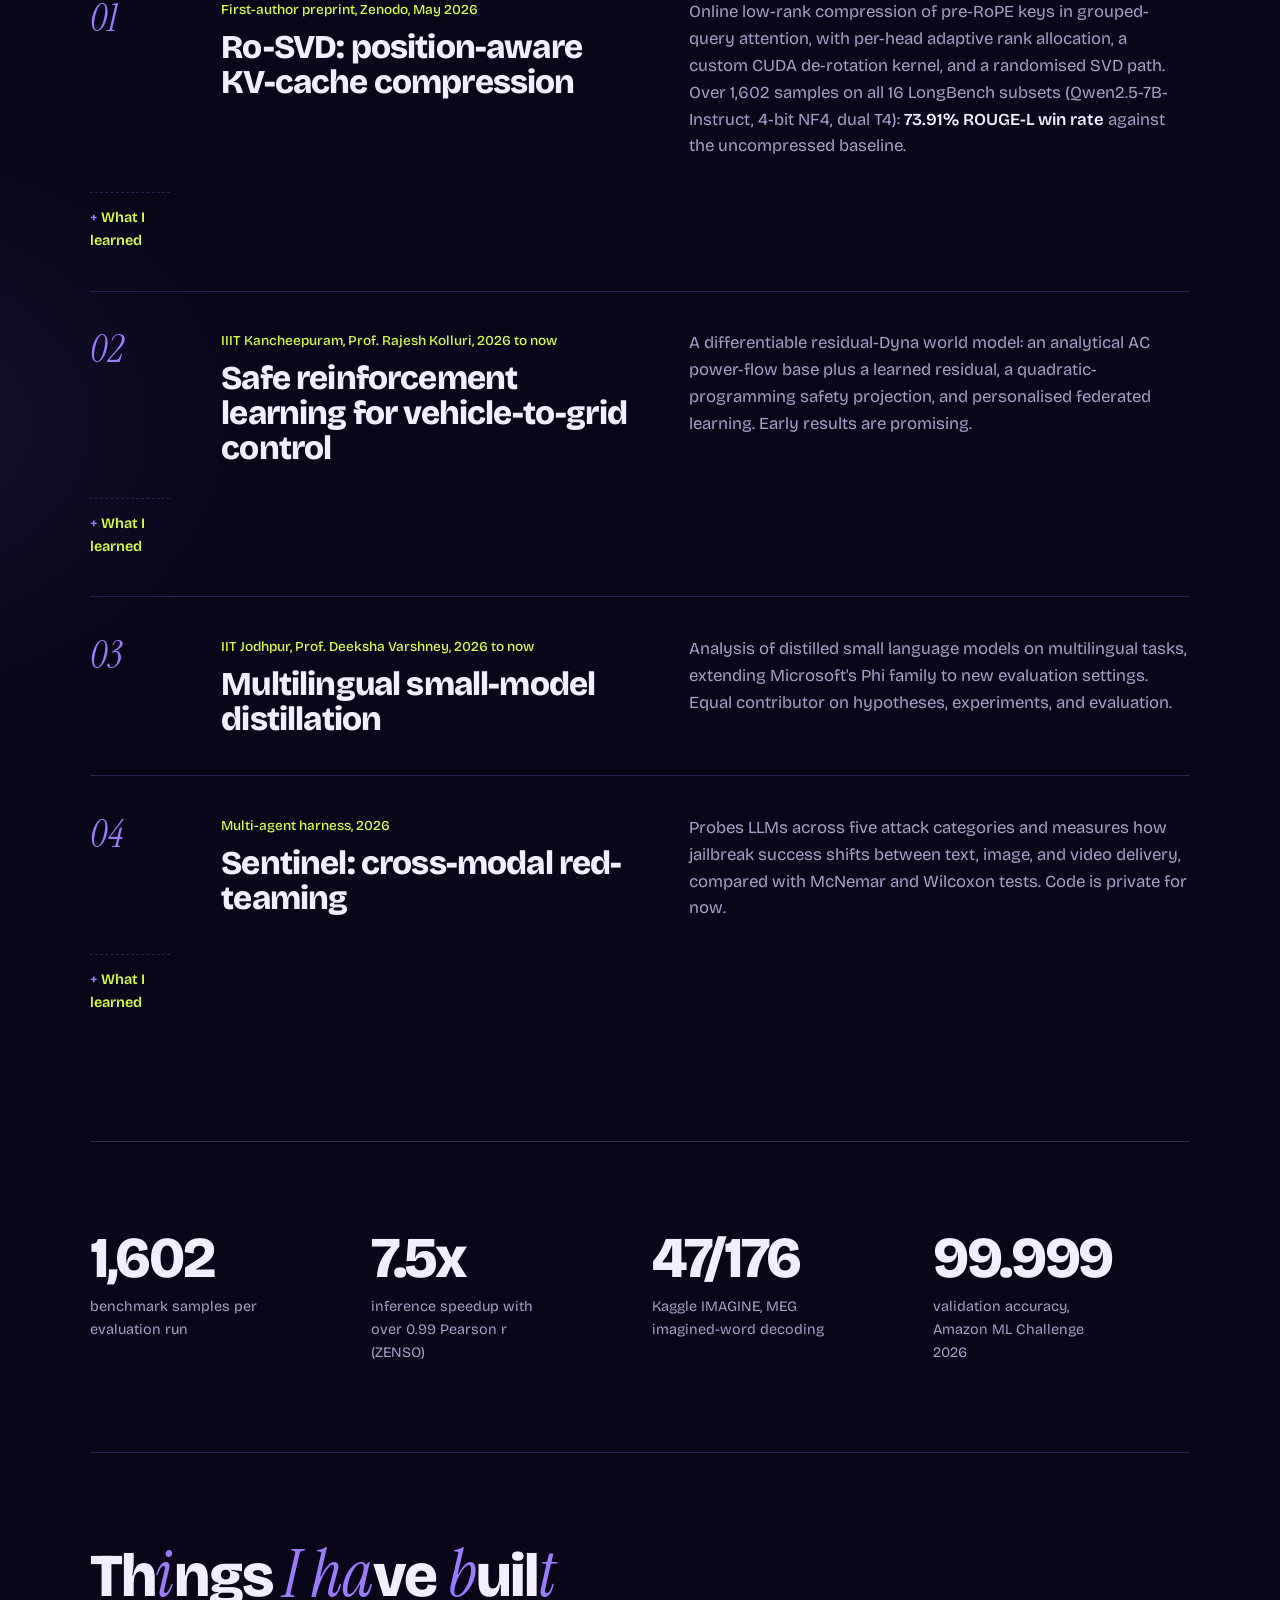
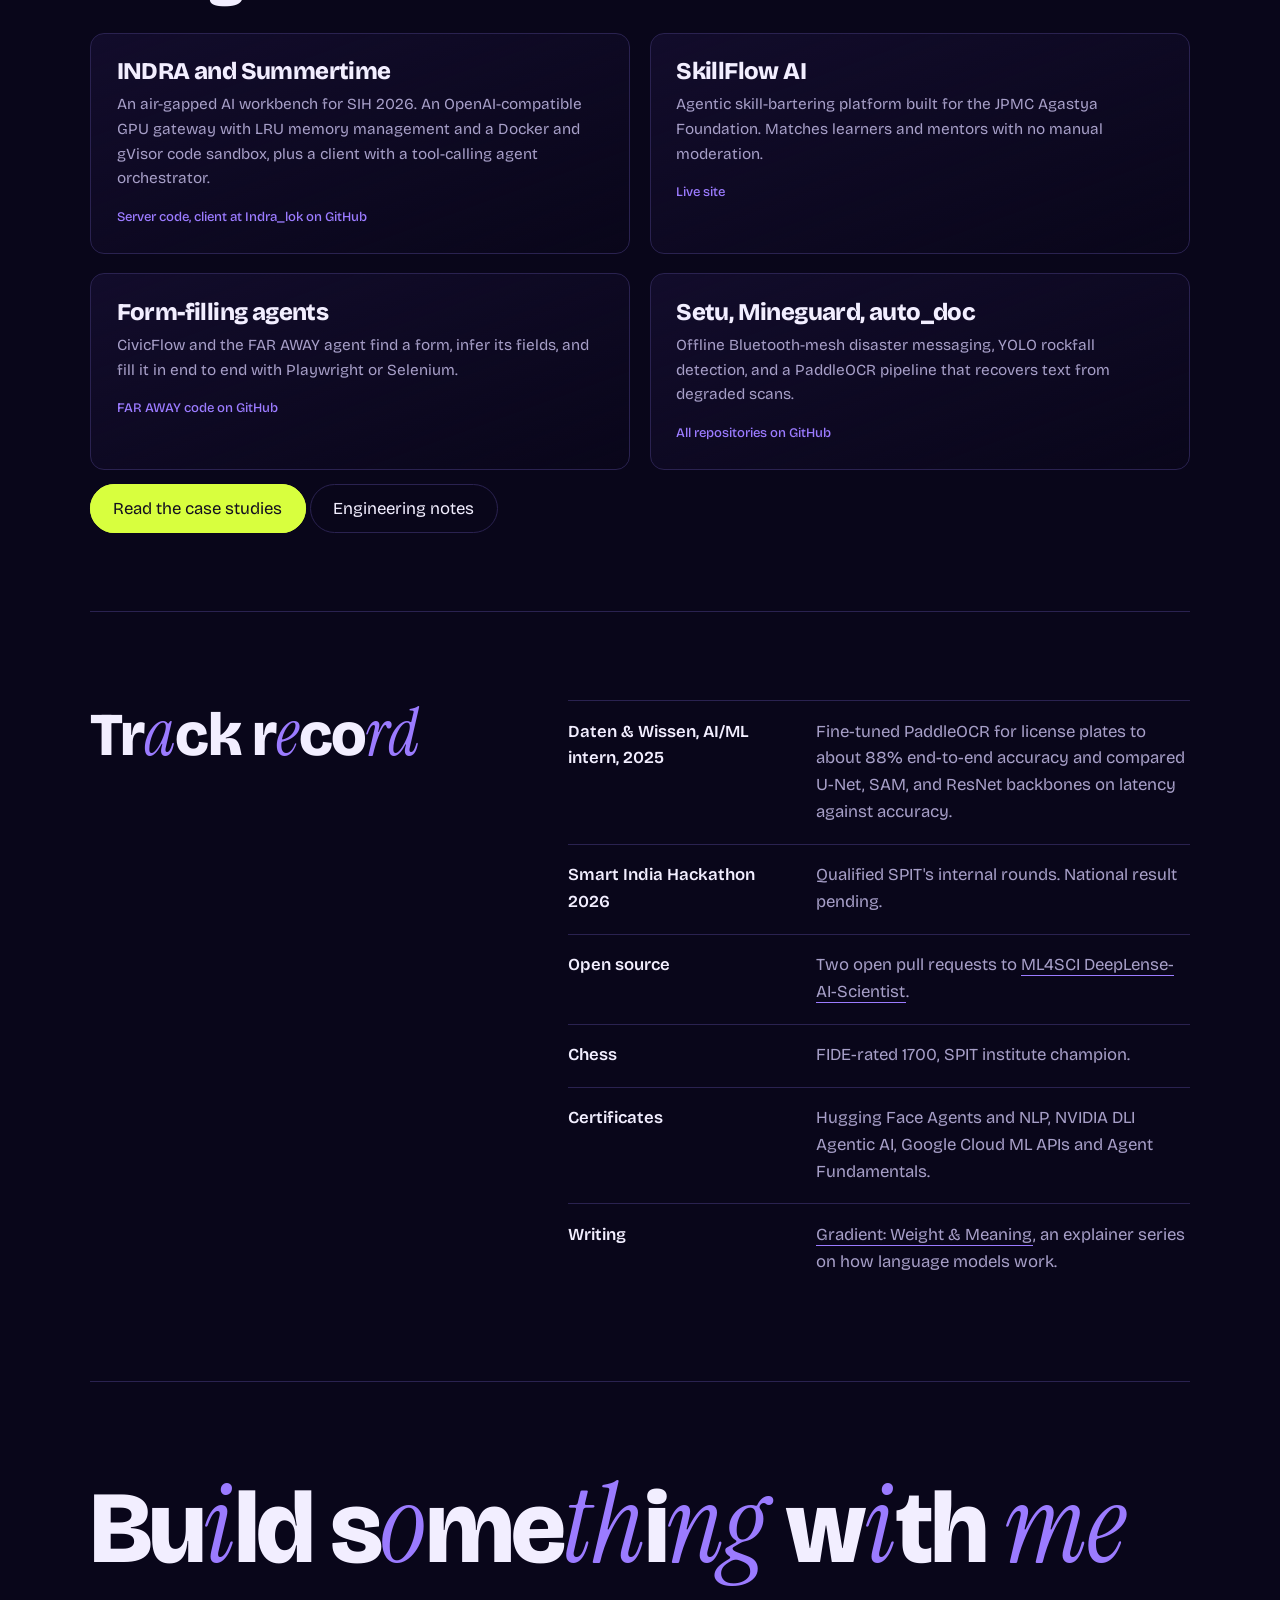
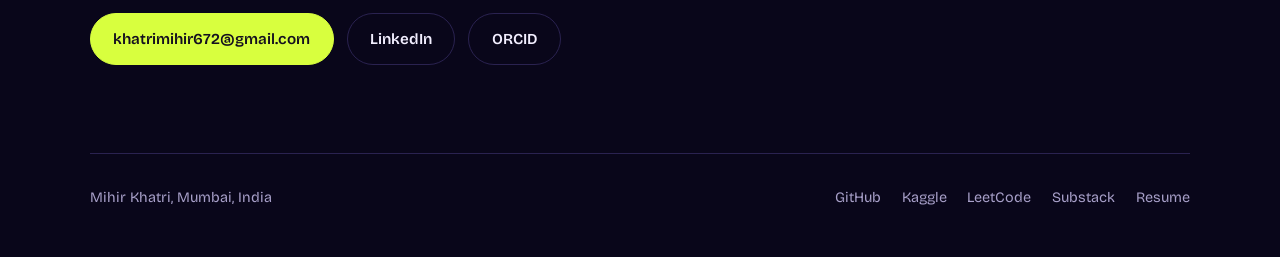
==== commit 4e6dac22: "Add files via upload" ====
--- a/index.html
+++ b/index.html
@@ -1,232 +1,117 @@
-<!DOCTYPE html>
+<!doctype html>
 <html lang="en">
 <head>
-<meta charset="UTF-8" />
-<meta name="viewport" content="width=device-width, initial-scale=1.0" />
-<title>Mihir Khatri — AI Research &amp; Systems Engineering</title>
-<meta name="description" content="Mihir Khatri — Computer Science researcher. Published (Ro-SVD, Zenodo 2026). Working on LLM inference efficiency, computer vision, and agentic systems. Building Zenso and Sentinel." />
-
-<link rel="icon" type="image/svg+xml" href="assets/favicon.svg" />
-<meta property="og:title" content="Mihir Khatri — AI Research & Systems Engineering" />
-<meta property="og:description" content="Computer vision, LLM systems, and applied ML research. Building Zenso and Sentinel." />
-<meta property="og:image" content="assets/banner.svg" />
-<meta property="og:type" content="website" />
-<meta name="twitter:card" content="summary_large_image" />
-
-<link rel="preconnect" href="https://fonts.googleapis.com">
-<link rel="preconnect" href="https://fonts.gstatic.com" crossorigin>
-<link href="https://fonts.googleapis.com/css2?family=Space+Grotesk:wght@500;600;700&family=Inter:wght@400;500&family=JetBrains+Mono:wght@400;500;600&display=swap" rel="stylesheet">
-<link rel="stylesheet" href="style.css" />
+<meta charset="utf-8">
+<meta name="viewport" content="width=device-width, initial-scale=1">
+<title>Mihir Khatri: AI research and systems</title>
+<meta name="description" content="Mihir Khatri, computer science researcher. First-author preprint on KV-cache compression. Research intern at IIIT Kancheepuram and IIT Jodhpur. Builds LLM agents, inference systems, and evaluations.">
+<meta property="og:title" content="Mihir Khatri: AI research and systems">
+<meta property="og:description" content="Language models that run lean, hold up under test, and stay in bounds.">
+<meta property="og:image" content="assets/banner.svg">
+<meta name="color-scheme" content="dark">
+<link rel="preconnect" href="https://fonts.googleapis.com"><link rel="preconnect" href="https://fonts.gstatic.com" crossorigin>
+<link href="https://fonts.googleapis.com/css2?family=Bricolage+Grotesque:opsz,wght@12..96,400;12..96,600;12..96,800&family=Instrument+Serif:ital@1&display=swap" rel="stylesheet">
+<link rel="stylesheet" href="style.css">
 </head>
 <body>
+<div class="wrap">
+<nav aria-label="Primary"><a class="brand" href="#top">Mihir Khatri</a>
+<div class="links"><a href="#threads">Research</a><a href="projects.html">Projects</a><a href="notes.html">Notes</a><a href="#record">Record</a><a href="https://arty1710.substack.com">Writing</a><a class="pill" href="resume.pdf">Resume</a></div></nav>
 
-<nav class="nav">
-  <div class="wrap">
-    <a href="#top" class="nav-mark">mihir<span style="color:var(--text-dim)">.dev</span></a>
-    <div class="nav-links">
-      <a href="#about">about</a>
-      <a href="#research">research</a>
-      <a href="#projects">projects</a>
-      <a href="#experience">experience</a>
-      <a href="https://arty1710.substack.com" target="_blank" rel="noopener">blog</a>
-      <a href="resume.pdf" target="_blank" rel="noopener">resume</a>
-      <a href="#contact">contact</a>
-    </div>
-  </div>
-</nav>
-
-<header id="top" class="hero">
-  <canvas id="network-bg" aria-hidden="true"></canvas>
-  <div class="wrap hero-content">
-    <div class="eyebrow">open to research collaborations</div>
-    <h1 class="hero-title">Mihir <span>Khatri</span></h1>
-    <p class="hero-role" id="role-text">ai research<span class="cursor" aria-hidden="true"></span></p>
-    <div class="hero-cta">
-      <a class="btn btn-solid" href="#projects">view projects</a>
-      <a class="btn" href="#research">research</a>
-      <a class="btn" href="resume.pdf" target="_blank" rel="noopener">resume</a>
-      <a class="btn" href="https://github.com/Artyfowl1710" target="_blank" rel="noopener">github</a>
-    </div>
-  </div>
+<header class="hero" id="top">
+<div>
+<p class="kick">AI research and systems, Mumbai</p>
+<h1 class="mix" data-mix>Lean. Tested. Safe.</h1>
+<p class="lede">Language models that run in less memory, hold up under rigorous evaluation, and stay inside their limits.</p>
+<p class="sub">Third-year B.Tech in Computer Science at SPIT Mumbai, GPA 9.4. First-author preprint on KV-cache compression. Research intern at IIIT Kancheepuram and IIT Jodhpur. Open to collaborations and internships.</p>
+<div class="cta"><a class="btn main" href="mailto:khatrimihir672@gmail.com">Start a conversation</a><a class="btn" href="resume.pdf">Download resume</a><a class="btn" href="https://github.com/Artyfowl1710">GitHub</a></div>
+</div>
+<figure>
+<canvas id="m" width="28" height="28" role="img" aria-label="A synthetic matrix rebuilt from its strongest components; the slider sets how many components are kept"></canvas>
+<div class="ctl"><label for="r">Components kept</label><input id="r" type="range" min="1" max="28" value="3"><output id="o" for="r">3 of 28</output></div>
+<figcaption>A synthetic matrix rebuilt from its strongest components. A few directions carry most of the signal, the idea behind my Ro-SVD work. Reconstruction error: <b id="e"></b></figcaption>
+</figure>
 </header>
 
-<section id="about">
-  <div class="wrap">
-    <div class="section-head">
-      <div class="section-tag">About</div>
-      <h2 class="section-title">Working underneath the model</h2>
-    </div>
-    <div class="about-grid">
-      <p>
-        I'm a Computer Science student at Sardar Patel Institute of Technology, Mumbai, working on
-        LLM inference efficiency, computer vision, and agentic systems. Most of what interests me lives
-        one layer below the API — sparse sampling strategies, attention geometry, agent orchestration,
-        and the exact place a system quietly breaks under load.
-        <br/><br/>
-        Published independent researcher (<strong>Ro-SVD</strong>, Zenodo 2026) and former AI/ML intern
-        at Daten &amp; Wissen. Currently building <strong>Zenso</strong>, a video engagement analytics
-        platform, and <strong>Sentinel</strong>, a multi-agent harness for red-teaming LLMs across text,
-        image, and video delivery.
-      </p>
-      <div class="stat-list">
-        <div class="stat"><b>9.35 / 10</b><span>GPA, B.Tech Computer Science</span></div>
-        <div class="stat"><b>35.1%</b><span>KV-cache memory reduction, Ro-SVD</span></div>
-        <div class="stat"><b>73.91%</b><span>ROUGE-L win rate vs. uncompressed baseline</span></div>
-      </div>
-    </div>
-  </div>
+<section class="band" aria-label="Thesis"><div class="thesis">
+<div><h3>Memory is the bottleneck.</h3><p>Long-context inference runs out of GPU memory first. My preprint cuts the KV cache by <b>35.1%</b> and keeps quality.</p></div>
+<div><h3>Evaluation is the product.</h3><p>A result needs a test it can fail. I run full benchmarks, <b>16 LongBench subsets</b>, and significance tests, not hand-picked examples.</p></div>
+<div><h3>Agents need walls.</h3><p>Agent-written code runs in a <b>sandbox</b> with no network and hard limits, behind a server that manages its own GPU memory.</p></div>
+<div><h3>Claims need proof.</h3><p>Safe control of a power grid, jailbreaks across text and video: each gets a measured answer, not a demo.</p></div>
+</div></section>
+
+<section class="band" id="threads"><h2 class="mix" data-mix>Research threads</h2>
+<div class="thread"><div class="num">01</div><div><span class="tag">First-author preprint, Zenodo, May 2026</span><h3>Ro-SVD: position-aware KV-cache compression</h3></div><p>Online low-rank compression of pre-RoPE keys in grouped-query attention, with per-head adaptive rank allocation, a custom CUDA de-rotation kernel, and a randomised SVD path. Over 1,602 samples on all 16 LongBench subsets (Qwen2.5-7B-Instruct, 4-bit NF4, dual T4): <b>73.91% ROUGE-L win rate</b> against the uncompressed baseline.</p><details><summary>What I learned</summary><p>Python-loop SVD added 29.5% latency, so the algorithm was not the whole story: the implementation had to be batched and randomised. Head-level analysis mattered too, since a few high-entropy heads need more rank than the rest.</p></details></div>
+<div class="thread"><div class="num">02</div><div><span class="tag">IIIT Kancheepuram, Prof. Rajesh Kolluri, 2026 to now</span><h3>Safe reinforcement learning for vehicle-to-grid control</h3></div><p>A differentiable residual-Dyna world model: an analytical AC power-flow base plus a learned residual, a quadratic-programming safety projection, and personalised federated learning. Early results are promising.</p><details><summary>What I learned</summary><p>Safety constraints belong in the architecture, not the reward. The projection layer guarantees feasible actions, so the learned residual only has to correct the physics model.</p></details></div>
+<div class="thread"><div class="num">03</div><div><span class="tag">IIT Jodhpur, Prof. Deeksha Varshney, 2026 to now</span><h3>Multilingual small-model distillation</h3></div><p>Analysis of distilled small language models on multilingual tasks, extending Microsoft's Phi family to new evaluation settings. Equal contributor on hypotheses, experiments, and evaluation.</p></div>
+<div class="thread"><div class="num">04</div><div><span class="tag">Multi-agent harness, 2026</span><h3>Sentinel: cross-modal red-teaming</h3></div><p>Probes LLMs across five attack categories and measures how jailbreak success shifts between text, image, and video delivery, compared with McNemar and Wilcoxon tests. Code is private for now.</p><details><summary>What I learned</summary><p>Raw pass rates mislead. Paired tests changed which differences I trusted, and the modality gap only became visible once delivery format was held as the single changing variable.</p></details></div>
 </section>
 
-<section id="research">
-  <div class="wrap">
-    <div class="section-head">
-      <div class="section-tag">Research</div>
-      <h2 class="section-title">Current threads</h2>
-      <p class="section-sub">Four lines of work, roughly in the order they started.</p>
-    </div>
-    <div class="timeline">
-      <div class="tl-item">
-        <div class="tl-marker">01 · published</div>
-        <div class="tl-body">
-          <h3>Ro-SVD — Position-Aware KV Cache Compression <span style="color:var(--text-faint);font-family:var(--mono);font-size:12px;">(Zenodo, May 2026)</span></h3>
-          <p>Position-aware truncated SVD on pre-RoPE key tensors for Grouped-Query Attention. Evaluated on 1,602 LongBench samples with Qwen2.5-7B-Instruct: 73.91% ROUGE-L win rate vs. uncompressed baseline, 35.1% KV-cache memory reduction. Custom CUDA de-rotation kernel with cuBLAS batched low-rank projection.</p>
-          <div class="tags"><span class="tag">CUDA</span><span class="tag">cuBLAS</span><span class="tag">Long Context</span></div>
-        </div>
-      </div>
-      <div class="tl-item">
-        <div class="tl-marker">02 · inference efficiency</div>
-        <div class="tl-body">
-          <h3>LLM Inference Optimisation — KV Cache via Low-Rank Approximation</h3>
-          <p>End-to-end pipeline for inverse RoPE de-rotation, truncated SVD, and progressive online re-compression. 7-configuration sweep over 1,602 LongBench samples tracking ROUGE-L, perplexity, latency, and GPU memory. Explored Triton-based batched randomised SVD to cut the 29.5% Python-loop overhead.</p>
-          <div class="tags"><span class="tag">PyTorch</span><span class="tag">Triton</span><span class="tag">CUDA</span></div>
-        </div>
-      </div>
-      <div class="tl-item">
-        <div class="tl-marker active">03 · in progress</div>
-        <div class="tl-body">
-          <h3>Zenso — Neural Engagement Analytics</h3>
-          <p>E(t) engagement scoring with hemodynamic lag correction. Six-module multi-agent architecture on LangGraph. In active development on private infrastructure (Kaggle/local), pending IP protection.</p>
-          <div class="tags"><span class="tag">LangGraph</span><span class="tag">FastAPI</span><span class="tag">Computer Vision</span></div>
-        </div>
-      </div>
-      <div class="tl-item">
-        <div class="tl-marker active">04 · in progress</div>
-        <div class="tl-body">
-          <h3>Sentinel — Cross-Modal LLM Red-Teaming</h3>
-          <p>Multi-agent harness (LangGraph + OpenRouter/NVIDIA NIM) probing LLMs across five attack categories, extended to measure how jailbreak success shifts across text, image, and video delivery — the "modality gap." In active development on private infrastructure, pending IP protection.</p>
-          <div class="tags"><span class="tag">LangGraph</span><span class="tag">AI Safety</span><span class="tag">NVIDIA NIM</span></div>
-        </div>
-      </div>
-    </div>
-  </div>
-</section>
+<section class="band" aria-label="Numbers"><div class="stats">
+<div class="stat"><strong>1,602</strong><span>benchmark samples per evaluation run</span></div>
+<div class="stat"><strong>7.5x</strong><span>inference speedup with over 0.99 Pearson r (ZENSO)</span></div>
+<div class="stat"><strong>47/176</strong><span>Kaggle IMAGINE, MEG imagined-word decoding</span></div>
+<div class="stat"><strong>99.999</strong><span>validation accuracy, Amazon ML Challenge 2026</span></div>
+</div></section>
 
-<section id="projects">
-  <div class="wrap">
-    <div class="section-head">
-      <div class="section-tag">Projects</div>
-      <h2 class="section-title">Selected work</h2>
-    </div>
-    <div class="grid-projects">
-      <div class="card">
-        <h3><a href="https://skill-flow-ai.netlify.app/" target="_blank" rel="noopener" style="color:inherit;">SkillFlow AI ↗</a></h3>
-        <p>Agentic peer skill-bartering platform built for the JPMC Agastya Foundation. Autonomous matching between learners and mentors, no manual moderation.</p>
-        <div class="tags"><span class="tag">FastAPI</span><span class="tag">Agentic</span></div>
-        <div class="status">deployed — <a href="https://github.com/Artyfowl1710/skill-flow" target="_blank" rel="noopener" style="color:var(--text-dim);">code ↗</a></div>
-      </div>
-      <div class="card">
-        <h3>Zenso</h3>
-        <p>Neural engagement analytics platform built on sparse-frame video understanding and a six-module LangGraph agent architecture.</p>
-        <div class="tags"><span class="tag">Python</span><span class="tag">LangGraph</span></div>
-        <div class="status">active — private, pending IP protection</div>
-      </div>
-      <div class="card">
-        <h3>Sentinel</h3>
-        <p>Multi-agent red-teaming harness for LLM safety, with cross-modal jailbreak measurement across five attack categories.</p>
-        <div class="tags"><span class="tag">LangGraph</span><span class="tag">OpenRouter</span></div>
-        <div class="status">active — private, pending IP protection</div>
-      </div>
-      <div class="card">
-        <h3>CivicFlow</h3>
-        <p>Automated form discovery and filling agent using Playwright and Claude Vision, with an RL feedback loop for adaptive form handling.</p>
-        <div class="tags"><span class="tag">Playwright</span><span class="tag">Claude Vision</span></div>
-        <div class="status">complete</div>
-      </div>
-      <div class="card">
-        <h3><a href="https://github.com/kaival775/faraway-hack" target="_blank" rel="noopener" style="color:inherit;">Automated Form-Filling Agent ↗</a></h3>
-        <p>LLM agent that parses a target form's structure and generates Selenium automation to autofill it from a stored profile. Built for FAR AWAY 2026.</p>
-        <div class="tags"><span class="tag">LangGraph</span><span class="tag">Selenium</span></div>
-        <div class="status">complete</div>
-      </div>
-      <div class="card">
-        <h3><a href="https://github.com/Artyfowl1710/mineguard" target="_blank" rel="noopener" style="color:inherit;">Mineguard ↗</a></h3>
-        <p>YOLO-based rockfall detection for safety-critical monitoring on limited annotated datasets.</p>
-        <div class="tags"><span class="tag">YOLO</span><span class="tag">Computer Vision</span></div>
-        <div class="status">complete</div>
-      </div>
-      <div class="card">
-        <h3><a href="https://github.com/Artyfowl1710/willovate-talent-hunt" target="_blank" rel="noopener" style="color:inherit;">Willovate Talent Hunt ↗</a></h3>
-        <p>Production-grade ML service shipped under hackathon time constraints.</p>
-        <div class="tags"><span class="tag">FastAPI</span><span class="tag">Docker</span></div>
-        <div class="status">complete</div>
-      </div>
-      <div class="card">
-        <h3>Transformer From Scratch</h3>
-        <p>Multi-head self-attention, causal masking, positional encoding, and autoregressive decoding implemented from first principles.</p>
-        <div class="tags"><span class="tag">PyTorch</span></div>
-        <div class="status">complete</div>
-      </div>
-    </div>
-  </div>
-</section>
+<section class="band" id="projects"><h2 class="mix" data-mix>Things I have built</h2>
+<div class="grid">
+<a class="tile" href="https://github.com/Artyfowl1710/Summertime-server"><h3>INDRA and Summertime</h3><p>An air-gapped AI workbench for SIH 2026. An OpenAI-compatible GPU gateway with LRU memory management and a Docker and gVisor code sandbox, plus a client with a tool-calling agent orchestrator.</p><small>Server code, client at Indra_lok on GitHub</small></a>
+<a class="tile" href="https://skill-flow-ai.netlify.app/"><h3>SkillFlow AI</h3><p>Agentic skill-bartering platform built for the JPMC Agastya Foundation. Matches learners and mentors with no manual moderation.</p><small>Live site</small></a>
+<a class="tile" href="https://github.com/kaival775/faraway-hack"><h3>Form-filling agents</h3><p>CivicFlow and the FAR AWAY agent find a form, infer its fields, and fill it in end to end with Playwright or Selenium.</p><small>FAR AWAY code on GitHub</small></a>
+<a class="tile" href="https://github.com/Artyfowl1710"><h3>Setu, Mineguard, auto_doc</h3><p>Offline Bluetooth-mesh disaster messaging, YOLO rockfall detection, and a PaddleOCR pipeline that recovers text from degraded scans.</p><small>All repositories on GitHub</small></a>
+</div><p style="margin-top:1.6rem"><a class="btn main" href="projects.html">Read the case studies</a> <a class="btn" href="notes.html">Engineering notes</a></p></section>
 
-<section id="experience">
-  <div class="wrap">
-    <div class="section-head">
-      <div class="section-tag">Experience &amp; Certifications</div>
-      <h2 class="section-title">Track record</h2>
-    </div>
-    <div class="about-grid" style="grid-template-columns: 1fr 1fr;">
-      <div>
-        <h3 style="font-family:var(--display);font-size:18px;margin:0 0 10px;">AI/ML Intern — Daten &amp; Wissen Pvt. Ltd. <span style="color:var(--text-faint);font-family:var(--mono);font-size:12px;">2025</span></h3>
-        <p style="color:var(--text-dim);font-size:15px;">Fine-tuned PaddleOCR models for license plate detection and recognition (~88% end-to-end accuracy). Evaluated U-Net/SAM/ResNet segmentation backbones for production latency–accuracy trade-offs. Ran Optuna hyperparameter sweeps.</p>
-      </div>
-      <div>
-        <h3 style="font-family:var(--display);font-size:18px;margin:0 0 10px;">Certifications</h3>
-        <ul style="color:var(--text-dim);font-size:15px;padding-left:18px;margin:0;">
-          <li>Hugging Face — Agents Course, Unit 1 Fundamentals Certificate</li>
-          <li>Hugging Face — NLP Course Certificate</li>
-          <li>Google Cloud Skills Boost — Agent Fundamentals</li>
-          <li>Google Cloud Skills Boost — Use Machine Learning APIs on Google Cloud (skill badge)</li>
-          <li>NVIDIA Deep Learning Institute — Agentic AI Explained</li>
-          <li>Docker Essentials: Container Networking</li>
-        </ul>
-      </div>
-    </div>
-  </div>
-</section>
+<section class="band" id="record"><div class="split"><h2 class="mix" data-mix>Track record</h2>
+<ul class="list">
+<li><strong>Daten &amp; Wissen, AI/ML intern, 2025</strong><span>Fine-tuned PaddleOCR for license plates to about 88% end-to-end accuracy and compared U-Net, SAM, and ResNet backbones on latency against accuracy.</span></li>
+<li><strong>Smart India Hackathon 2026</strong><span>Qualified SPIT's internal rounds. National result pending.</span></li>
+<li><strong>Open source</strong><span>Two open pull requests to <a href="https://github.com/ML4SCI/DeepLense-AI-Scientist/pulls">ML4SCI DeepLense-AI-Scientist</a>.</span></li>
+<li><strong>Chess</strong><span>FIDE-rated 1700, SPIT institute champion.</span></li>
+<li><strong>Certificates</strong><span>Hugging Face Agents and NLP, NVIDIA DLI Agentic AI, Google Cloud ML APIs and Agent Fundamentals.</span></li>
+<li><strong>Writing</strong><span><a href="https://arty1710.substack.com">Gradient: Weight &amp; Meaning</a>, an explainer series on how language models work.</span></li>
+</ul></div></section>
 
-<section id="contact">
-  <div class="wrap">
-    <div class="section-head">
-      <div class="section-tag">Contact</div>
-      <h2 class="section-title">Get in touch</h2>
-    </div>
-    <div class="contact-grid">
-      <a class="contact-link" href="https://github.com/Artyfowl1710" target="_blank" rel="noopener">GitHub ↗</a>
-      <a class="contact-link" href="https://www.linkedin.com/in/mihir-khatri-bbb57a37a/" target="_blank" rel="noopener">LinkedIn ↗</a>
-      <a class="contact-link" href="https://www.kaggle.com/mihirkhatri1710" target="_blank" rel="noopener">Kaggle ↗</a>
-      <a class="contact-link" href="https://leetcode.com/u/fowl1710/" target="_blank" rel="noopener">LeetCode ↗</a>
-      <a class="contact-link" href="https://substack.com/@arty1710" target="_blank" rel="noopener">Substack ↗</a>
-      <a class="contact-link" href="mailto:khatrimihir672@gmail.com">Email ↗</a>
-    </div>
-  </div>
-</section>
+<section class="band cut"><h2 class="mix" data-mix>Build something with me</h2>
+<div class="cta"><a class="btn main" href="mailto:khatrimihir672@gmail.com">khatrimihir672@gmail.com</a><a class="btn" href="https://www.linkedin.com/in/mihir-khatri-bbb57a37a/">LinkedIn</a><a class="btn" href="https://orcid.org/0009-0004-9166-6891">ORCID</a></div></section>
 
-<footer>
-  © <span id="year"></span> Mihir Khatri — built with vanilla HTML, CSS &amp; JS.
-</footer>
+<footer><span>Mihir Khatri, Mumbai, India</span>
+<div class="links"><a href="https://github.com/Artyfowl1710">GitHub</a><a href="https://www.kaggle.com/mihirkhatri1710">Kaggle</a><a href="https://leetcode.com/u/fowl1710/">LeetCode</a><a href="https://arty1710.substack.com">Substack</a><a href="resume.pdf">Resume</a></div></footer>
+</div>
+<script src="site.js"></script>
+<script>
+(function(){
+var N=28,c=document.getElementById('m'),x=c.getContext('2d'),s=document.getElementById('r'),o=document.getElementById('o');
+var comps=[],mx=0,i,a,b,u,v,full;
+for(i=0;i<N;i++){
+  var f1=i*0.5+0.5,f2=((i*7+3)%13)*0.5+0.5,ph=i*1.3,w=1/Math.pow(i+1,1.05);
+  u=[];v=[];
+  for(a=0;a<N;a++){u.push(Math.cos(Math.PI*f1*(a+.5)/N+ph));v.push(Math.cos(Math.PI*f2*(a+.5)/N-ph*.5));}
+  comps.push({u:u,v:v,w:w});
+}
+function build(r){var m=new Float32Array(N*N),k,C;for(k=0;k<r;k++){C=comps[k];for(a=0;a<N;a++)for(b=0;b<N;b++)m[a*N+b]+=C.w*C.u[a]*C.v[b];}return m;}
+full=build(N);for(i=0;i<full.length;i++)mx=Math.max(mx,Math.abs(full[i]));
+var B=[18,12,43],P=[155,123,255],L=[216,255,62];
+function draw(r){
+  var m=build(r),img=x.createImageData(N,N),val,al,col,p;
+  for(a=0;a<N;a++)for(b=0;b<N;b++){
+    val=m[a*N+b]/mx;al=Math.pow(Math.min(1,Math.abs(val)),.8);col=val>=0?P:L;p=(a*N+b)*4;
+    img.data[p]=B[0]+(col[0]-B[0])*al;img.data[p+1]=B[1]+(col[1]-B[1])*al;img.data[p+2]=B[2]+(col[2]-B[2])*al;img.data[p+3]=255;
+  }
+  x.putImageData(img,0,0);o.textContent=r+' of '+N;
+}
+s.addEventListener('input',function(){draw(+s.value)});
+draw(+s.value);
+if(!matchMedia('(prefers-reduced-motion:reduce)').matches){
+  var r=1,go=true;
+  s.addEventListener('pointerdown',function(){go=false});s.addEventListener('keydown',function(){go=false});
+  (function tick(){if(!go)return;s.value=r;draw(r);if(r>=12){go=false;s.value=3;draw(3);return}r++;setTimeout(tick,170)})();
+}
 
-<script src="script.js"></script>
+/* reconstruction error */
+var fn=0,E=document.getElementById('e');for(i=0;i<full.length;i++)fn+=full[i]*full[i];
+var _d=draw;draw=function(r){_d(r);var m=build(r),q=0,k;for(k=0;k<m.length;k++){var t=m[k]-full[k];q+=t*t}E.textContent=Math.round(Math.sqrt(q/fn)*100)+'%'};draw(+s.value);
+})();
+</script>
 </body>
 </html>
--- a/style.css
+++ b/style.css
@@ -1,217 +1,94 @@
-/* ============================================================
-   Tokens
-   ============================================================ */
-:root {
-  --bg: #0A0E14;
-  --surface: #10141D;
-  --surface-2: #161B26;
-  --border: #232A38;
-  --text: #E8EAED;
-  --text-dim: #8B93A7;
-  --text-faint: #576076;
-  --amber: #FF8A3D;
-  --amber-soft: #FFB273;
-  --teal: #5EEAD4;
 
-  --display: 'Space Grotesk', 'Segoe UI', sans-serif;
-  --body: 'Inter', 'Segoe UI', sans-serif;
-  --mono: 'JetBrains Mono', 'Courier New', monospace;
+:root{--bg:#09061A;--bg2:#120C2B;--ink:#F2EEFF;--mute:#A79FC8;--rule:#2A2250;--violet:#9B7BFF;--lime:#D8FF3E;--sans:"Bricolage Grotesque",system-ui,sans-serif;--serif:"Instrument Serif",Georgia,serif;color-scheme:dark}
+*{box-sizing:border-box;margin:0}
+html{scroll-behavior:smooth}
+body{background:var(--bg);color:var(--ink);font:400 1.05rem/1.6 var(--sans);-webkit-font-smoothing:antialiased;overflow-x:hidden;
+background-image:radial-gradient(60rem 36rem at 78% -6%,rgba(155,123,255,.22),transparent 60%),radial-gradient(40rem 30rem at -10% 40%,rgba(155,123,255,.10),transparent 60%)}
+a{color:inherit;text-decoration:none}
+a:focus-visible,input:focus-visible{outline:2px solid var(--lime);outline-offset:3px;border-radius:3px}
+.wrap{max-width:1180px;margin:0 auto;padding:0 clamp(1.25rem,4vw,2.5rem)}
+nav{display:flex;justify-content:space-between;align-items:center;flex-wrap:wrap;gap:.6rem 2rem;padding:1.5rem 0;font-size:.92rem;font-weight:500}
+nav .brand{font-weight:800;letter-spacing:-.01em;font-size:1.05rem}
+nav .links{display:flex;gap:1.5rem;flex-wrap:wrap;align-items:center}
+nav .links a{color:var(--mute);transition:color .15s}nav .links a:hover{color:var(--ink)}
+.pill{border:1px solid var(--violet);border-radius:99px;padding:.45rem 1rem;color:var(--ink)!important;transition:background .15s,color .15s}
+.pill:hover{background:var(--violet);color:var(--bg)!important}
+h1,h2,h3{font-family:var(--sans);font-weight:800;letter-spacing:-.03em;line-height:.98}
+h1{font-size:clamp(3.4rem,10.5vw,8.6rem)}
+h2{font-size:clamp(2.1rem,5vw,3.8rem);margin-bottom:1.6rem}
+h3{font-size:clamp(1.5rem,2.6vw,2.2rem);letter-spacing:-.025em;line-height:1.05}
+.mix i{font:italic 400 1.08em/1 var(--serif);letter-spacing:0;color:var(--violet)}
+.hero{display:grid;grid-template-columns:1.2fr 1fr;gap:clamp(2rem,5vw,4rem);align-items:end;padding:clamp(2rem,6vw,4.5rem) 0 clamp(3rem,7vw,6rem)}
+.kick{font-weight:500;color:var(--mute);margin-bottom:1.2rem}
+.lede{font-size:clamp(1.1rem,1.9vw,1.3rem);line-height:1.5;max-width:34ch;margin:1.8rem 0 .9rem}
+.sub{color:var(--mute);max-width:46ch;font-size:.98rem}
+.cta{display:flex;gap:.8rem;flex-wrap:wrap;margin-top:2rem;font-weight:600;font-size:.95rem}
+.btn{padding:.8rem 1.4rem;border-radius:99px;border:1px solid var(--rule);transition:transform .15s,background .15s}
+.btn.main{background:var(--lime);color:#14101F;border-color:var(--lime)}
+.btn:hover{transform:translateY(-2px);border-color:var(--violet)}.btn.main:hover{background:#E8FF8A}
+figure{margin:0}
+canvas{display:block;width:100%;aspect-ratio:1;image-rendering:pixelated;border:1px solid var(--rule);border-radius:10px;background:var(--bg2)}
+.ctl{display:flex;align-items:center;gap:.9rem;margin-top:.9rem;font-size:.85rem;font-weight:500;color:var(--mute)}
+.ctl output{min-width:7ch;color:var(--ink);font-variant-numeric:tabular-nums}
+input[type=range]{flex:1;accent-color:var(--lime)}
+figcaption{font-size:.84rem;line-height:1.5;color:var(--mute);margin-top:.7rem}
+.band{border-top:1px solid var(--rule);padding:clamp(3rem,7vw,5.5rem) 0}
+.thesis{display:grid;grid-template-columns:repeat(4,1fr);gap:clamp(1.2rem,3vw,2.4rem)}
+.thesis h3{font-size:1.15rem;letter-spacing:-.01em;color:var(--lime);margin-bottom:.5rem}
+.thesis p{color:var(--mute);font-size:.97rem}
+.thesis b{color:var(--ink);font-weight:600}
+.thread{display:grid;grid-template-columns:5rem 1fr 1.2fr;gap:1rem clamp(1.5rem,4vw,3.5rem);padding:2.4rem 0;border-top:1px solid var(--rule)}
+.thread:first-of-type{border-top:0}
+.num{font:italic 400 2.4rem/1 var(--serif);color:var(--violet)}
+.tag{display:block;font-size:.85rem;font-weight:500;color:var(--lime);margin-bottom:.6rem}
+.thread p{color:var(--mute)}.thread p b{color:var(--ink);font-weight:600}
+.stats{display:grid;grid-template-columns:repeat(4,1fr);gap:1.5rem}
+.stat strong{display:block;font-size:clamp(2.2rem,5vw,3.6rem);font-weight:800;letter-spacing:-.04em;line-height:1}
+.stat span{display:block;color:var(--mute);font-size:.9rem;margin-top:.5rem;max-width:20ch}
+.grid{display:grid;grid-template-columns:repeat(2,1fr);gap:1.2rem}
+.tile{display:block;padding:1.6rem;border:1px solid var(--rule);border-radius:14px;background:linear-gradient(160deg,var(--bg2),transparent);transition:border-color .2s,transform .2s}
+.tile:hover{border-color:var(--violet);transform:translateY(-3px)}
+.tile h3{font-size:1.5rem;margin-bottom:.5rem}
+.tile p{color:var(--mute);font-size:.96rem}
+.tile small{display:block;margin-top:1rem;font-size:.82rem;font-weight:500;color:var(--violet)}
+.list{list-style:none;padding:0}
+.list li{display:grid;grid-template-columns:14rem 1fr;gap:1.5rem;padding:1.1rem 0;border-top:1px solid var(--rule)}
+.list strong{font-weight:600}.list span{color:var(--mute)}
+.list a{border-bottom:1px solid var(--violet)}
+.split{display:grid;grid-template-columns:1fr 1.5fr;gap:2rem 4rem}
+.cut{text-align:left}
+.cut h2{font-size:clamp(2.6rem,8vw,6.6rem);margin-bottom:2rem}
+footer{border-top:1px solid var(--rule);padding:2rem 0 3rem;display:flex;justify-content:space-between;gap:1.5rem;flex-wrap:wrap;color:var(--mute);font-size:.9rem}
+footer .links{display:flex;gap:1.3rem;flex-wrap:wrap}footer a:hover{color:var(--ink)}
+details{margin-top:1rem;border-top:1px dashed var(--rule);padding-top:.8rem}
+summary{cursor:pointer;font-weight:600;font-size:.9rem;color:var(--lime);list-style:none}summary::-webkit-details-marker{display:none}summary::before{content:"+ ";color:var(--violet)}details[open] summary::before{content:"\2212 "}
+details p{margin-top:.6rem;font-size:.95rem}
+.demos{display:grid;grid-template-columns:1fr 1fr;gap:1.2rem}
+.demo{border:1px solid var(--rule);border-radius:14px;padding:1.5rem;background:linear-gradient(160deg,var(--bg2),transparent)}
+.demo h3{font-size:1.4rem;margin-bottom:.4rem}.demo .d{color:var(--mute);font-size:.9rem;margin-bottom:1rem}
+.bar{display:flex;height:2.6rem;border:1px solid var(--rule);border-radius:8px;overflow:hidden;background:var(--bg)}
+.seg{display:flex;align-items:center;justify-content:center;font-size:.72rem;font-weight:600;color:#14101F;background:var(--violet);border-right:1px solid var(--bg);transition:width .35s ease;white-space:nowrap;overflow:hidden}
+.seg:nth-child(2n){background:var(--lime)}
+.chips{display:flex;flex-wrap:wrap;gap:.5rem;margin:.9rem 0}
+.chips button,.pre button{font:600 .82rem var(--sans);color:var(--ink);background:transparent;border:1px solid var(--rule);border-radius:99px;padding:.45rem .9rem;cursor:pointer;transition:border-color .15s,background .15s}
+.chips button:hover,.pre button:hover{border-color:var(--violet);background:rgba(155,123,255,.12)}
+.log{font-size:.84rem;line-height:1.5;color:var(--mute);min-height:4.6rem}.log b{color:var(--lime);font-weight:600}
+.row2{display:flex;align-items:center;gap:.8rem;font-size:.86rem;color:var(--mute);margin:.6rem 0}.row2 span:first-child{min-width:8.5rem}.row2 output{min-width:2.2ch;color:var(--ink);font-variant-numeric:tabular-nums}
+.big{font-size:2.6rem;font-weight:800;letter-spacing:-.04em;line-height:1;margin-top:1rem}
+.pre{display:flex;gap:.5rem;flex-wrap:wrap;margin-top:.9rem}
+@media(max-width:900px){.demos{grid-template-columns:1fr}.hero,.split,.thread{grid-template-columns:1fr}.thesis,.stats{grid-template-columns:1fr 1fr}.grid{grid-template-columns:1fr}.list li{grid-template-columns:1fr;gap:.2rem}.num{font-size:1.8rem}}
+@media(max-width:520px){.thesis,.stats{grid-template-columns:1fr}}
+@media(prefers-reduced-motion:reduce){html{scroll-behavior:auto}.btn,.tile{transition:none}}
 
-  --max-w: 1080px;
-  --edge: clamp(20px, 5vw, 64px);
-}
-
-* { box-sizing: border-box; }
-html { scroll-behavior: smooth; }
-
-@media (prefers-reduced-motion: reduce) {
-  html { scroll-behavior: auto; }
-  *, *::before, *::after { animation-duration: 0.001ms !important; animation-iteration-count: 1 !important; transition-duration: 0.001ms !important; }
-}
-
-body {
-  margin: 0;
-  background: var(--bg);
-  color: var(--text);
-  font-family: var(--body);
-  line-height: 1.6;
-  -webkit-font-smoothing: antialiased;
-}
-
-a { color: inherit; text-decoration: none; }
-:focus-visible {
-  outline: 2px solid var(--amber);
-  outline-offset: 3px;
-  border-radius: 2px;
-}
-
-.wrap { max-width: var(--max-w); margin: 0 auto; padding: 0 var(--edge); }
-
-/* ============================================================
-   Nav
-   ============================================================ */
-.nav {
-  position: sticky; top: 0; z-index: 40;
-  background: rgba(10, 14, 20, 0.72);
-  backdrop-filter: blur(10px);
-  border-bottom: 1px solid var(--border);
-}
-.nav .wrap { display: flex; align-items: center; justify-content: space-between; height: 64px; }
-.nav-mark { font-family: var(--mono); font-size: 15px; color: var(--amber); font-weight: 600; letter-spacing: 0.02em; }
-.nav-links { display: flex; gap: 28px; font-family: var(--mono); font-size: 13px; }
-.nav-links a { color: var(--text-dim); transition: color 0.2s ease; }
-.nav-links a:hover { color: var(--amber-soft); }
-.nav-toggle { display: none; }
-
-@media (max-width: 640px) {
-  .nav-links { display: none; }
-}
-
-/* ============================================================
-   Hero
-   ============================================================ */
-.hero {
-  position: relative;
-  min-height: 86vh;
-  display: flex;
-  align-items: center;
-  overflow: hidden;
-  border-bottom: 1px solid var(--border);
-}
-#network-bg {
-  position: absolute; inset: 0;
-  width: 100%; height: 100%;
-  z-index: 0;
-  opacity: 0.65;
-}
-.hero-content { position: relative; z-index: 1; }
-
-.eyebrow {
-  font-family: var(--mono);
-  font-size: 13px;
-  color: var(--amber-soft);
-  display: inline-flex;
-  align-items: center;
-  gap: 10px;
-  margin-bottom: 22px;
-}
-.eyebrow::before {
-  content: "";
-  width: 8px; height: 8px;
-  background: var(--amber);
-  border-radius: 50%;
-  display: inline-block;
-  animation: pulse 2.2s ease-in-out infinite;
-}
-@keyframes pulse {
-  0%, 100% { opacity: 1; box-shadow: 0 0 0 0 rgba(255,138,61,0.4); }
-  50% { opacity: 0.5; box-shadow: 0 0 0 6px rgba(255,138,61,0); }
-}
-
-h1.hero-title {
-  font-family: var(--display);
-  font-weight: 600;
-  font-size: clamp(40px, 7vw, 74px);
-  line-height: 1.04;
-  margin: 0 0 20px;
-  letter-spacing: -0.01em;
-}
-h1.hero-title span { color: var(--amber); }
-
-.hero-role {
-  font-family: var(--mono);
-  font-size: clamp(15px, 2vw, 18px);
-  color: var(--text-dim);
-  max-width: 560px;
-  margin: 0 0 36px;
-}
-.hero-role .cursor {
-  display: inline-block;
-  width: 9px; height: 18px;
-  background: var(--amber);
-  margin-left: 2px;
-  vertical-align: -3px;
-  animation: blink 1.05s step-end infinite;
-}
-@keyframes blink { 50% { opacity: 0; } }
-
-.hero-cta { display: flex; gap: 14px; flex-wrap: wrap; }
-.btn {
-  font-family: var(--mono);
-  font-size: 13px;
-  padding: 12px 22px;
-  border-radius: 6px;
-  border: 1px solid var(--border);
-  transition: border-color 0.2s ease, transform 0.2s ease, background 0.2s ease;
-}
-.btn:hover { transform: translateY(-1px); border-color: var(--amber); }
-.btn-solid { background: var(--amber); color: #14100A; border-color: var(--amber); font-weight: 600; }
-.btn-solid:hover { background: var(--amber-soft); }
-
-/* ============================================================
-   Sections
-   ============================================================ */
-section { padding: 96px 0; border-bottom: 1px solid var(--border); }
-section:last-of-type { border-bottom: none; }
-
-.section-head { margin-bottom: 48px; }
-.section-tag { font-family: var(--mono); font-size: 12px; color: var(--amber-soft); letter-spacing: 0.08em; text-transform: uppercase; }
-.section-title { font-family: var(--display); font-size: clamp(28px, 4vw, 38px); margin: 10px 0 0; font-weight: 600; }
-.section-sub { color: var(--text-dim); max-width: 620px; margin-top: 14px; }
-
-/* About */
-.about-grid { display: grid; grid-template-columns: 1.3fr 1fr; gap: 48px; }
-.about-grid p { color: var(--text-dim); font-size: 16px; }
-.stat-list { display: flex; flex-direction: column; gap: 22px; }
-.stat { border-left: 2px solid var(--amber); padding-left: 16px; }
-.stat b { display: block; font-family: var(--display); font-size: 24px; color: var(--text); }
-.stat span { font-family: var(--mono); font-size: 12px; color: var(--text-faint); }
-
-@media (max-width: 780px) {
-  .about-grid { grid-template-columns: 1fr; }
-}
-
-/* Research timeline */
-.timeline { display: flex; flex-direction: column; gap: 0; }
-.tl-item {
-  display: grid; grid-template-columns: 140px 1fr; gap: 24px;
-  padding: 28px 0; border-top: 1px solid var(--border);
-}
-.tl-item:first-child { border-top: none; }
-.tl-marker { font-family: var(--mono); font-size: 12px; color: var(--text-faint); padding-top: 4px; }
-.tl-marker.active { color: var(--amber); }
-.tl-body h3 { font-family: var(--display); margin: 0 0 8px; font-size: 20px; }
-.tl-body p { margin: 0 0 12px; color: var(--text-dim); font-size: 15px; }
-.tags { display: flex; flex-wrap: wrap; gap: 8px; }
-.tag { font-family: var(--mono); font-size: 11px; color: var(--teal); border: 1px solid rgba(94,234,212,0.3); padding: 4px 9px; border-radius: 4px; }
-
-/* Projects */
-.grid-projects { display: grid; grid-template-columns: repeat(3, 1fr); gap: 22px; }
-.card {
-  background: var(--surface);
-  border: 1px solid var(--border);
-  border-radius: 10px;
-  padding: 26px;
-  transition: border-color 0.25s ease, transform 0.25s ease;
-}
-.card:hover { border-color: var(--amber); transform: translateY(-3px); }
-.card h3 { font-family: var(--display); margin: 0 0 8px; font-size: 19px; }
-.card p { color: var(--text-dim); font-size: 14px; margin: 0 0 16px; }
-.card .status { font-family: var(--mono); font-size: 11px; color: var(--amber-soft); }
-.card .tags { margin-bottom: 14px; }
-
-@media (max-width: 900px) { .grid-projects { grid-template-columns: repeat(2, 1fr); } }
-@media (max-width: 620px) { .grid-projects { grid-template-columns: 1fr; } }
-
-/* Contact */
-.contact-grid { display: flex; flex-wrap: wrap; gap: 16px; }
-.contact-link {
-  font-family: var(--mono); font-size: 13px;
-  border: 1px solid var(--border); border-radius: 6px;
-  padding: 14px 20px; display: flex; align-items: center; gap: 10px;
-  transition: border-color 0.2s ease, color 0.2s ease;
-  color: var(--text-dim);
-}
-.contact-link:hover { border-color: var(--amber); color: var(--text); }
-
-footer { padding: 40px var(--edge); text-align: center; font-family: var(--mono); font-size: 12px; color: var(--text-faint); }
+.page{padding:clamp(2rem,6vw,4rem) 0 1rem}.page h1{font-size:clamp(2.8rem,8vw,6rem);margin-bottom:1.2rem}.page .lede{max-width:52ch}
+.case{display:grid;grid-template-columns:1fr 2fr;gap:1.2rem clamp(1.5rem,4vw,3.5rem);padding:3rem 0;border-top:1px solid var(--rule)}
+.case h2{font-size:clamp(1.8rem,3.4vw,2.6rem);margin:0 0 .8rem;position:sticky;top:1.2rem}
+.case .side{align-self:start}.case .chips2{display:flex;flex-wrap:wrap;gap:.4rem;margin-top:.8rem}
+.case .chips2 span{font-size:.78rem;font-weight:500;border:1px solid var(--rule);border-radius:99px;padding:.25rem .7rem;color:var(--mute)}
+.case h4{font-size:.9rem;font-weight:600;color:var(--lime);margin:1.4rem 0 .35rem}.case h4:first-child{margin-top:0}
+.case p,.case li{color:var(--mute)}.case p b,.case li b{color:var(--ink);font-weight:600}
+.case ul{padding-left:1.1rem;display:grid;gap:.4rem}
+.case code{font:500 .86em ui-monospace,Menlo,monospace;color:var(--ink);background:var(--bg2);padding:.1em .4em;border-radius:4px}
+.facts{display:grid;grid-template-columns:repeat(2,1fr);gap:1.2rem}.facts .tile{cursor:default}.facts .tile:hover{transform:none}
+@media(max-width:900px){.case{grid-template-columns:1fr}.case h2{position:static}.facts{grid-template-columns:1fr}}
+.case a{color:var(--ink);border-bottom:1px solid var(--violet)}
